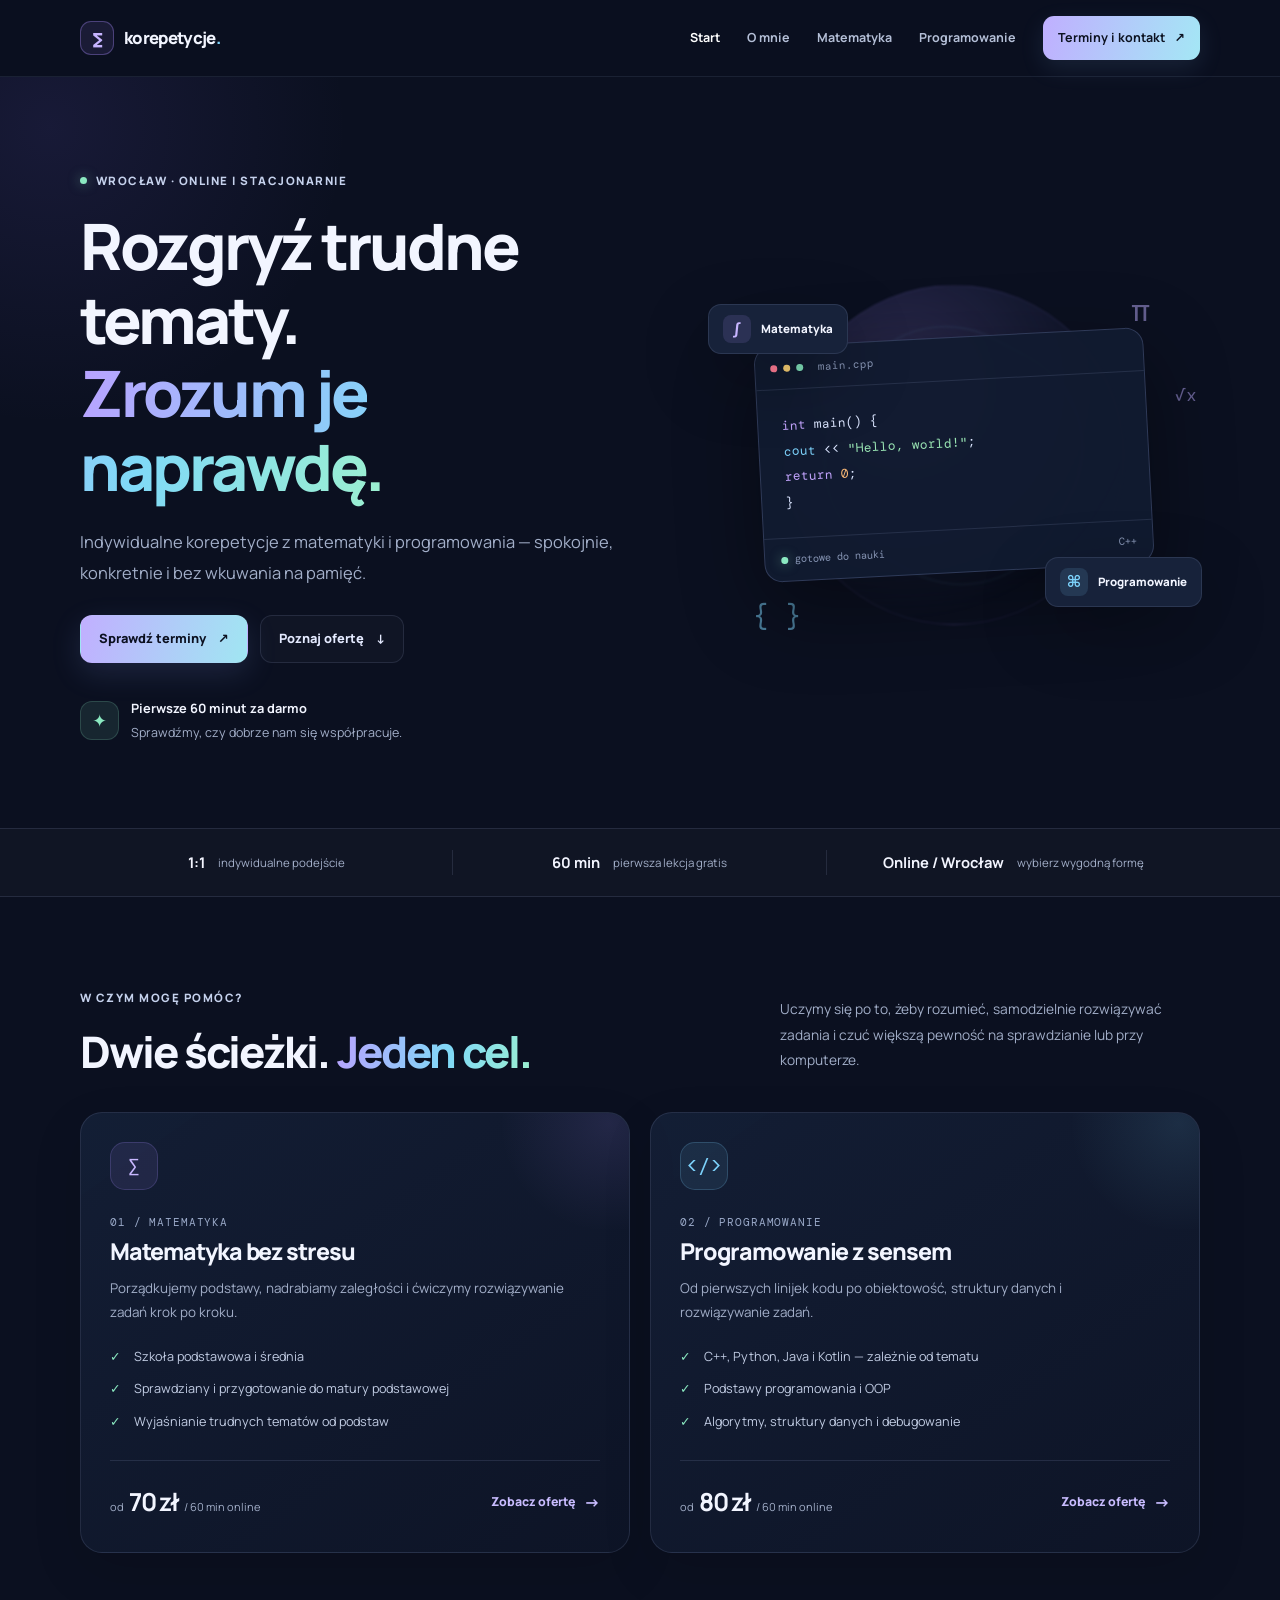
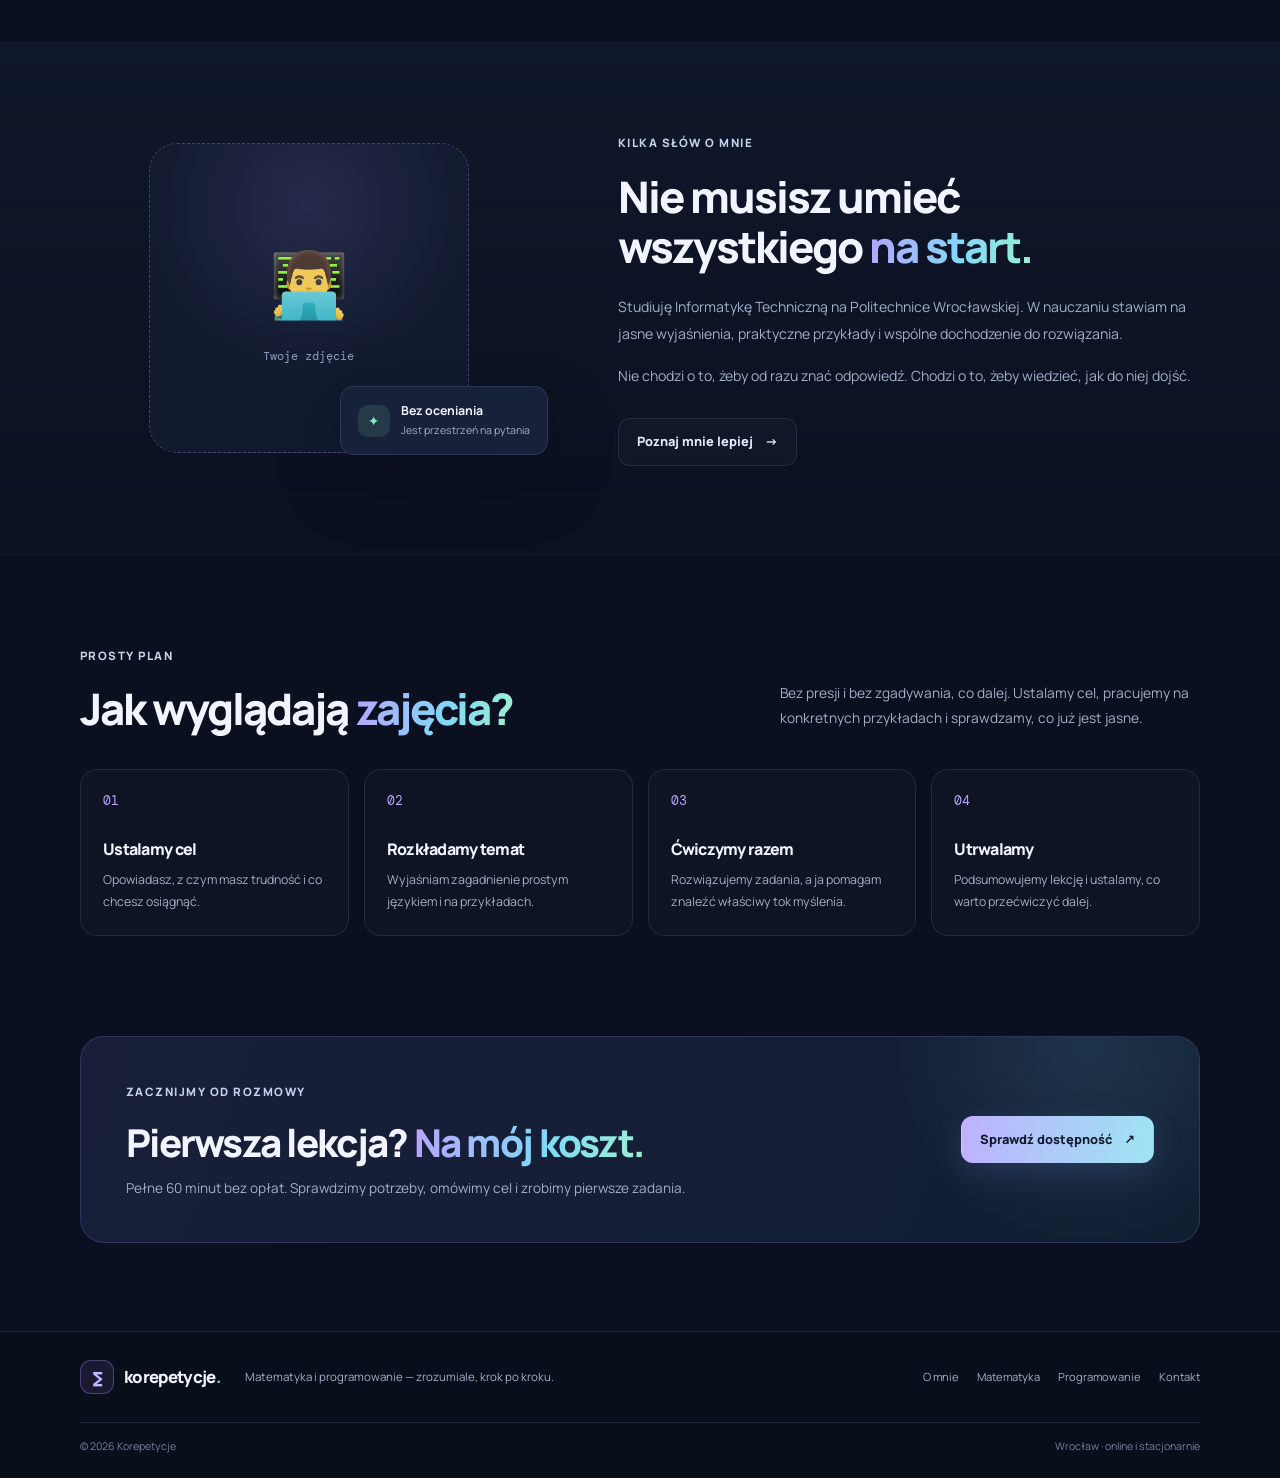
==== index.html @ 47754bdd "Initial commit" ====
<!doctype html>
<html lang="pl">
<head>
    <meta charset="utf-8">
    <meta name="viewport" content="width=device-width, initial-scale=1">
    <meta name="theme-color" content="#0b1020">
    <meta name="description" content="Indywidualne korepetycje z matematyki i programowania we online lub we Wrocławiu. Pierwsza godzina bezpłatnie.">
    <title>Korepetycje — Jakub Lichman</title>
    <link rel="stylesheet" href="style.css">
    <script src="script.js" defer></script>
</head>
<body>
<header class="site-header">
<div class="container nav-wrap">
  <a class="brand" href="index.html" aria-label="Strona główna"><span class="brand-mark">∑</span><span>korepetycje<span class="brand-dot">.</span></span></a>
  <button class="menu-toggle" aria-label="Otwórz menu" aria-expanded="false"><span></span><span></span><span></span></button>
  <nav class="main-nav" aria-label="Główna nawigacja">
    <a class="active" href="index.html">Start</a><a href="o-mnie.html">O mnie</a><a href="matematyka.html">Matematyka</a><a href="programowanie.html">Programowanie</a><a class="nav-cta" href="terminy.html">Terminy i kontakt <span>↗</span></a>
  </nav>
</div>
</header>
<main>
<section class="hero section-space">
  <div class="container hero-grid">
    <div class="hero-copy">
      <div class="eyebrow"><span class="status-dot"></span> Wrocław · online i stacjonarnie</div>
      <h1>Rozgryź trudne tematy.<br><span class="gradient-text">Zrozum je naprawdę.</span></h1>
      <p class="hero-lead">Indywidualne korepetycje z matematyki i programowania — spokojnie, konkretnie i bez wkuwania na pamięć.</p>
      <div class="hero-actions"><a class="button button-primary" href="terminy.html">Sprawdź terminy <span>↗</span></a><a class="button button-secondary" href="#oferta">Poznaj ofertę <span>↓</span></a></div>
      <div class="hero-note"><span class="note-icon">✦</span><span><strong>Pierwsze 60 minut za darmo</strong><small>Sprawdźmy, czy dobrze nam się współpracuje.</small></span></div>
    </div>
    <div class="hero-art" aria-label="Dekoracyjna ilustracja matematyki i programowania">
      <div class="orb orb-one"></div><div class="orb orb-two"></div>
      <div class="code-card"><div class="window-dots"><i></i><i></i><i></i><span>main.cpp</span></div><pre><span class="code-purple">int</span> main() {
<span class="code-blue">cout</span> &lt;&lt; <span class="code-green">"Hello, world!"</span>;
<span class="code-purple">return</span> <span class="code-orange">0</span>;
}</pre><div class="code-bottom"><span><i class="tiny-green"></i> gotowe do nauki</span><span>C++</span></div></div>
      <div class="math-chip chip-top"><span>∫</span><span>Matematyka</span></div><div class="math-chip chip-bottom"><span>⌘</span><span>Programowanie</span></div>
      <div class="floating-symbol symbol-a">π</div><div class="floating-symbol symbol-b">{ }</div><div class="floating-symbol symbol-c">√x</div>
    </div>
  </div>
</section>
<section class="trust-strip"><div class="container trust-items"><div><strong>1:1</strong><span>indywidualne podejście</span></div><div><strong>60 min</strong><span>pierwsza lekcja gratis</span></div><div><strong>Online / Wrocław</strong><span>wybierz wygodną formę</span></div></div></section>
<section class="section-space" id="oferta"><div class="container">
  <div class="section-heading"><div><span class="eyebrow">W czym mogę pomóc?</span><h2>Dwie ścieżki. <span class="gradient-text">Jeden cel.</span></h2></div><p>Uczymy się po to, żeby rozumieć, samodzielnie rozwiązywać zadania i czuć większą pewność na sprawdzianie lub przy komputerze.</p></div>
  <div class="offer-grid">
    <article class="offer-card math-card"><div class="offer-icon">∑</div><div class="card-kicker">01 / Matematyka</div><h3>Matematyka bez stresu</h3><p>Porządkujemy podstawy, nadrabiamy zaległości i ćwiczymy rozwiązywanie zadań krok po kroku.</p><ul class="check-list"><li>Szkoła podstawowa i średnia</li><li>Sprawdziany i przygotowanie do matury podstawowej</li><li>Wyjaśnianie trudnych tematów od podstaw</li></ul><div class="offer-footer"><div><small>od</small><strong>70 zł</strong><small>/ 60 min online</small></div><a class="text-link" href="matematyka.html">Zobacz ofertę <span>→</span></a></div></article>
    <article class="offer-card code-card-offer"><div class="offer-icon">&lt;/&gt;</div><div class="card-kicker">02 / Programowanie</div><h3>Programowanie z sensem</h3><p>Od pierwszych linijek kodu po obiektowość, struktury danych i rozwiązywanie zadań.</p><ul class="check-list"><li>C++, Python, Java i Kotlin — zależnie od tematu</li><li>Podstawy programowania i OOP</li><li>Algorytmy, struktury danych i debugowanie</li></ul><div class="offer-footer"><div><small>od</small><strong>80 zł</strong><small>/ 60 min online</small></div><a class="text-link" href="programowanie.html">Zobacz ofertę <span>→</span></a></div></article>
  </div>
</div></section>
<section class="section-space section-muted"><div class="container about-preview"><div class="about-visual"><div class="avatar-placeholder"><span>👨‍💻</span><small>Twoje zdjęcie</small></div><div class="floating-label"><span class="label-star">✦</span><span><strong>Bez oceniania</strong><small>Jest przestrzeń na pytania</small></span></div></div><div class="about-copy"><span class="eyebrow">Kilka słów o mnie</span><h2>Nie musisz umieć wszystkiego <span class="gradient-text">na start.</span></h2><p>Studiuję Informatykę Techniczną na Politechnice Wrocławskiej. W nauczaniu stawiam na jasne wyjaśnienia, praktyczne przykłady i wspólne dochodzenie do rozwiązania.</p><p>Nie chodzi o to, żeby od razu znać odpowiedź. Chodzi o to, żeby wiedzieć, jak do niej dojść.</p><a class="button button-secondary" href="o-mnie.html">Poznaj mnie lepiej <span>→</span></a></div></div></section>
<section class="section-space"><div class="container"><div class="section-heading"><div><span class="eyebrow">Prosty plan</span><h2>Jak wyglądają <span class="gradient-text">zajęcia?</span></h2></div><p>Bez presji i bez zgadywania, co dalej. Ustalamy cel, pracujemy na konkretnych przykładach i sprawdzamy, co już jest jasne.</p></div><div class="steps-grid"><article class="step"><span class="step-number">01</span><h3>Ustalamy cel</h3><p>Opowiadasz, z czym masz trudność i co chcesz osiągnąć.</p></article><article class="step"><span class="step-number">02</span><h3>Rozkładamy temat</h3><p>Wyjaśniam zagadnienie prostym językiem i na przykładach.</p></article><article class="step"><span class="step-number">03</span><h3>Ćwiczymy razem</h3><p>Rozwiązujemy zadania, a ja pomagam znaleźć właściwy tok myślenia.</p></article><article class="step"><span class="step-number">04</span><h3>Utrwalamy</h3><p>Podsumowujemy lekcję i ustalamy, co warto przećwiczyć dalej.</p></article></div></div></section>
<section class="cta-section"><div class="container cta-panel"><div><span class="eyebrow">Zacznijmy od rozmowy</span><h2>Pierwsza lekcja? <span class="gradient-text">Na mój koszt.</span></h2><p>Pełne 60 minut bez opłat. Sprawdzimy potrzeby, omówimy cel i zrobimy pierwsze zadania.</p></div><a class="button button-primary" href="terminy.html">Sprawdź dostępność <span>↗</span></a><div class="cta-glow"></div></div></section>
</main>
<footer class="site-footer"><div class="container footer-main"><a class="brand" href="index.html"><span class="brand-mark">∑</span><span>korepetycje<span class="brand-dot">.</span></span></a><p>Matematyka i programowanie — zrozumiale, krok po kroku.</p><nav><a href="o-mnie.html">O mnie</a><a href="matematyka.html">Matematyka</a><a href="programowanie.html">Programowanie</a><a href="terminy.html">Kontakt</a></nav></div><div class="container footer-bottom"><span>© <span data-year></span> Korepetycje</span><span>Wrocław · online i stacjonarnie</span></div></footer>
</body>
</html>
---- style.css ----
@import url('https://fonts.googleapis.com/css2?family=DM+Mono:wght@400;500&family=Manrope:wght@400;500;600;700;800&display=swap');
:root{color-scheme:dark;--bg:#0b1020;--bg-soft:#0e1528;--panel:#121b30;--panel-2:#151f36;--line:rgba(190,205,255,.12);--text:#f2f5ff;--muted:#a2aec8;--purple:#a78bfa;--blue:#7dd3fc;--green:#8be9c1;--radius:22px;--shadow:0 24px 70px rgba(0,0,0,.24)}
*{box-sizing:border-box}html{scroll-behavior:smooth;scroll-padding-top:90px}body{margin:0;background:var(--bg);color:var(--text);font-family:'Manrope',system-ui,sans-serif;font-size:14px;line-height:1.7;-webkit-font-smoothing:antialiased}a{color:inherit;text-decoration:none}p{margin:0 0 1rem;color:var(--muted)}h1,h2,h3{line-height:1.15;letter-spacing:-.045em;margin:0;font-weight:800}h1{font-size:clamp(2.45rem,5vw,4.4rem);max-width:800px}h2{font-size:clamp(1.9rem,3.4vw,3rem)}h3{font-size:1.2rem}small{font-size:.78rem}.container{width:min(1120px,calc(100% - 44px));margin-inline:auto}.section-space{padding:88px 0}.section-muted{background:linear-gradient(180deg,rgba(18,27,48,.64),rgba(12,18,34,.3));border-block:1px solid rgba(190,205,255,.04)}.gradient-text{background:linear-gradient(100deg,#b9a2ff 0%,#80d9f7 58%,#9cf0d0 100%);-webkit-background-clip:text;background-clip:text;color:transparent}.eyebrow{display:inline-flex;align-items:center;gap:9px;color:#c5d1ec;font-size:.72rem;font-weight:800;text-transform:uppercase;letter-spacing:.13em;margin-bottom:19px}.status-dot,.tiny-green{display:inline-block;width:7px;height:7px;border-radius:50%;background:var(--green);box-shadow:0 0 12px rgba(139,233,193,.5)}.site-header{position:sticky;top:0;z-index:50;background:rgba(11,16,32,.83);backdrop-filter:blur(18px);border-bottom:1px solid rgba(190,205,255,.09)}.nav-wrap{height:76px;display:flex;align-items:center;justify-content:space-between;gap:24px}.brand{display:inline-flex;align-items:center;gap:10px;font-weight:800;font-size:1.05rem;letter-spacing:-.04em;white-space:nowrap}.brand-mark{display:grid;place-items:center;width:34px;height:34px;border:1px solid rgba(167,139,250,.35);border-radius:11px;background:rgba(167,139,250,.1);color:#c6b4ff;font-size:1.25rem}.brand-dot{color:var(--blue)}.main-nav{display:flex;align-items:center;gap:27px;font-size:.78rem;font-weight:700;color:#b4bfd7}.main-nav a{transition:color .2s ease}.main-nav a:hover,.main-nav a.active{color:#fff}.main-nav .nav-cta{color:#0c1221;background:linear-gradient(105deg,#c0afff,#a4e7f5);padding:11px 15px;border-radius:11px;box-shadow:0 8px 24px rgba(130,179,240,.12)}.nav-cta span{padding-left:7px}.menu-toggle{display:none;border:1px solid var(--line);background:var(--panel);border-radius:10px;padding:9px;cursor:pointer}.menu-toggle span{display:block;width:20px;height:2px;background:#eaf0ff;margin:4px 0;border-radius:4px}.hero{overflow:hidden;position:relative;padding-top:90px;padding-bottom:85px}.hero:before{content:"";position:absolute;top:-250px;left:-250px;width:600px;height:600px;border-radius:50%;background:radial-gradient(circle,rgba(110,91,210,.13),transparent 70%);pointer-events:none}.hero-grid,.page-hero-grid{display:grid;grid-template-columns:1.08fr .92fr;align-items:center;gap:50px}.hero-copy{position:relative;z-index:2}.hero h1{margin-bottom:22px}.hero-lead{max-width:580px;font-size:1.03rem;line-height:1.9;margin-bottom:27px}.hero-actions{display:flex;flex-wrap:wrap;gap:12px}.button{display:inline-flex;align-items:center;justify-content:center;gap:12px;min-height:46px;padding:12px 18px;border:1px solid transparent;border-radius:12px;font-size:.8rem;font-weight:800;transition:transform .2s ease,border-color .2s ease,background .2s ease}.button:hover{transform:translateY(-2px)}.button-primary{color:#0b1020;background:linear-gradient(105deg,#c1afff,#a0e6f2);box-shadow:0 10px 30px rgba(132,164,245,.15)}.button-secondary{border-color:var(--line);background:rgba(255,255,255,.025);color:#e4eaff}.button-secondary:hover{border-color:rgba(167,139,250,.45);background:rgba(167,139,250,.06)}.hero-note{display:flex;align-items:center;gap:12px;margin-top:35px}.note-icon{display:grid;place-items:center;width:39px;height:39px;border-radius:12px;background:rgba(139,233,193,.1);border:1px solid rgba(139,233,193,.18);color:var(--green);font-size:1.1rem}.hero-note strong,.hero-note small{display:block}.hero-note strong{font-size:.8rem}.hero-note small{color:var(--muted);margin-top:2px}.hero-art{min-height:400px;position:relative;display:grid;place-items:center}.orb{position:absolute;border-radius:50%;filter:blur(1px)}.orb-one{width:340px;height:340px;background:radial-gradient(circle at 35% 30%,rgba(167,139,250,.22),rgba(92,112,213,.06) 58%,transparent 72%);border:1px solid rgba(167,139,250,.11)}.orb-two{width:245px;height:245px;border:1px solid rgba(125,211,252,.14);transform:rotate(28deg);border-radius:42%}.code-card{position:relative;z-index:2;width:min(390px,100%);border:1px solid rgba(170,190,255,.2);border-radius:18px;background:rgba(17,27,48,.94);box-shadow:0 28px 80px rgba(0,0,0,.4);overflow:hidden;transform:rotate(-3deg)}.window-dots{height:43px;display:flex;align-items:center;gap:6px;padding:0 15px;border-bottom:1px solid var(--line);color:#8795b4;font-family:'DM Mono',monospace;font-size:.68rem}.window-dots i{width:7px;height:7px;border-radius:50%;background:#ff7c94}.window-dots i:nth-child(2){background:#f7ce73}.window-dots i:nth-child(3){background:#7edeb7}.window-dots span{margin-left:9px}.code-card pre,.code-window pre{margin:0;padding:23px 24px;color:#dbe5ff;font: .8rem/2 'DM Mono',monospace;white-space:pre-wrap}.code-purple{color:#c4a5ff}.code-blue{color:#7dd3fc}.code-green{color:#9ae6b4}.code-orange{color:#f9b876}.code-bottom{display:flex;align-items:center;justify-content:space-between;padding:12px 16px;border-top:1px solid var(--line);font-family:'DM Mono',monospace;font-size:.65rem;color:#8795b4}.code-bottom>span:first-child{display:flex;align-items:center;gap:7px}.math-chip{position:absolute;z-index:3;display:flex;align-items:center;gap:10px;padding:10px 14px;border:1px solid var(--line);border-radius:13px;background:#17223a;box-shadow:var(--shadow);font-size:.72rem;font-weight:800}.math-chip>span:first-child{display:grid;place-items:center;width:28px;height:28px;border-radius:8px;background:rgba(167,139,250,.14);color:#c7b5ff;font-size:1rem}.chip-top{top:49px;left:0}.chip-bottom{bottom:48px;right:-2px}.chip-bottom>span:first-child{background:rgba(125,211,252,.13);color:var(--blue)}.floating-symbol{position:absolute;color:rgba(190,174,255,.5);font-family:'DM Mono',monospace}.symbol-a{top:28px;right:50px;font-size:2rem}.symbol-b{bottom:16px;left:45px;font-size:1.7rem;color:rgba(125,211,252,.55)}.symbol-c{top:125px;right:3px;font-size:1.15rem}.trust-strip{border-block:1px solid var(--line);background:rgba(255,255,255,.018)}.trust-items{display:grid;grid-template-columns:repeat(3,1fr);padding:21px 0}.trust-items>div{display:flex;align-items:center;justify-content:center;gap:13px;border-right:1px solid var(--line)}.trust-items>div:last-child{border:0}.trust-items strong{font-size:.92rem;color:#f3f5ff}.trust-items span{font-size:.72rem;color:var(--muted)}.section-heading{display:flex;justify-content:space-between;align-items:end;gap:40px;margin-bottom:35px}.section-heading h2{max-width:620px}.section-heading>p{max-width:420px;margin:0 0 4px;font-size:.86rem;line-height:1.85}.offer-grid{display:grid;grid-template-columns:repeat(2,minmax(0,1fr));gap:20px}.offer-card{position:relative;overflow:hidden;padding:29px;border-radius:var(--radius);border:1px solid var(--line);background:linear-gradient(145deg,rgba(20,31,54,.94),rgba(14,21,39,.96));box-shadow:0 18px 50px rgba(0,0,0,.12)}.offer-card:after{content:"";position:absolute;top:-100px;right:-90px;width:220px;height:220px;border-radius:50%;background:radial-gradient(circle,rgba(167,139,250,.12),transparent 70%);pointer-events:none}.code-card-offer:after{background:radial-gradient(circle,rgba(125,211,252,.11),transparent 70%)}.offer-icon{display:grid;place-items:center;width:48px;height:48px;border-radius:15px;border:1px solid rgba(167,139,250,.2);background:rgba(167,139,250,.1);color:#c9b8ff;font:1.25rem 'DM Mono',monospace;margin-bottom:25px}.code-card-offer .offer-icon{color:var(--blue);background:rgba(125,211,252,.09);border-color:rgba(125,211,252,.2)}.card-kicker{color:#9aa9c8;font: .68rem 'DM Mono',monospace;letter-spacing:.08em;text-transform:uppercase;margin-bottom:9px}.offer-card h3{font-size:1.45rem;margin-bottom:12px}.offer-card>p{font-size:.84rem;line-height:1.8;max-width:470px}.check-list{padding:0;margin:21px 0 28px;list-style:none;display:grid;gap:11px}.check-list li{position:relative;padding-left:24px;color:#c1cce3;font-size:.79rem}.check-list li:before{content:"✓";position:absolute;left:0;color:var(--green);font-weight:800}.offer-footer{display:flex;justify-content:space-between;align-items:center;gap:12px;padding-top:20px;border-top:1px solid var(--line)}.offer-footer>div{display:flex;align-items:baseline;gap:5px;flex-wrap:wrap}.offer-footer small{color:var(--muted);font-size:.69rem}.offer-footer strong{font-size:1.55rem;letter-spacing:-.05em}.text-link{display:inline-flex;align-items:center;gap:9px;font-size:.77rem;font-weight:800;color:#c9bcff;white-space:nowrap}.text-link span{font-size:1rem;transition:transform .2s}.text-link:hover span{transform:translateX(4px)}.about-preview{display:grid;grid-template-columns:.88fr 1.12fr;align-items:center;gap:80px}.about-visual{min-height:330px;position:relative;display:grid;place-items:center}.avatar-placeholder{width:min(320px,90%);height:310px;display:flex;flex-direction:column;align-items:center;justify-content:center;gap:9px;border:1px dashed rgba(167,139,250,.35);border-radius:28px;background:radial-gradient(circle at 50% 20%,rgba(167,139,250,.14),transparent 58%),#111a2e;color:#8d9cbb}.avatar-placeholder>span{font-size:4rem;filter:grayscale(.3)}.avatar-placeholder small{font-family:'DM Mono',monospace}.floating-label{position:absolute;bottom:8px;right:-10px;display:flex;gap:11px;align-items:center;padding:14px 17px;border-radius:14px;border:1px solid var(--line);background:#17223a;box-shadow:var(--shadow)}.label-star{display:grid;place-items:center;width:32px;height:32px;border-radius:10px;background:rgba(139,233,193,.12);color:var(--green)}.floating-label strong,.floating-label small{display:block}.floating-label strong{font-size:.77rem}.floating-label small{font-size:.66rem;color:var(--muted)}.about-copy h2{margin-bottom:22px}.about-copy>p{font-size:.88rem;line-height:1.9}.about-copy .button{margin-top:12px}.steps-grid{display:grid;grid-template-columns:repeat(4,1fr);gap:15px}.step{padding:22px;border-radius:17px;border:1px solid var(--line);background:rgba(255,255,255,.018)}.step-number{display:block;margin-bottom:31px;color:#b9a5ff;font: .8rem 'DM Mono',monospace}.step h3{font-size:1rem;margin-bottom:10px}.step p{font-size:.77rem;line-height:1.8;margin:0}.cta-section{padding:12px 0 88px}.cta-panel{position:relative;overflow:hidden;display:flex;align-items:center;justify-content:space-between;gap:35px;padding:42px 45px;border:1px solid rgba(167,139,250,.2);border-radius:24px;background:linear-gradient(110deg,rgba(26,32,59,.96),rgba(17,32,51,.95))}.cta-panel>div,.cta-panel>a{position:relative;z-index:1}.cta-panel h2{font-size:clamp(1.8rem,3vw,2.55rem);margin-bottom:12px}.cta-panel p{max-width:590px;margin:0;font-size:.85rem}.cta-glow{position:absolute!important;right:-100px;top:-200px;width:420px;height:420px;border-radius:50%;background:radial-gradient(circle,rgba(125,211,252,.12),transparent 68%)}.site-footer{border-top:1px solid var(--line);background:#090e1b}.footer-main{display:grid;grid-template-columns:auto 1fr auto;align-items:center;gap:25px;padding:28px 0}.footer-main p{font-size:.72rem;margin:0}.footer-main nav{display:flex;gap:18px;font-size:.7rem;color:var(--muted)}.footer-main nav a:hover{color:#fff}.footer-bottom{display:flex;justify-content:space-between;padding:15px 0 22px;border-top:1px solid var(--line);color:#71809f;font-size:.66rem}.page-hero{padding-top:77px;padding-bottom:77px}.page-hero h1{font-size:clamp(2.35rem,4.6vw,3.9rem);margin-bottom:20px}.page-hero .hero-lead{max-width:600px}.profile-frame{padding:13px;border:1px solid var(--line);border-radius:25px;background:rgba(255,255,255,.025);transform:rotate(1.3deg)}.profile-placeholder{height:315px;display:flex;align-items:center;justify-content:center;flex-direction:column;gap:8px;border-radius:17px;background:radial-gradient(circle at 45% 30%,rgba(125,211,252,.12),transparent 50%),#111a2e;border:1px dashed rgba(125,211,252,.24);color:#9baac7}.profile-placeholder span{font-size:3rem}.profile-placeholder strong{font-size:.85rem}.profile-placeholder small{font-size:.7rem}.profile-caption{display:block;padding:12px 7px 3px;color:#9caac7;font-size:.7rem}.two-column{display:grid;grid-template-columns:.8fr 1.2fr;gap:80px}.two-column h2{font-size:clamp(1.8rem,3vw,2.7rem)}.prose p{font-size:.88rem;line-height:1.95}.prose .button{margin-top:17px}.check-list.large{gap:17px;margin-top:0}.feature-grid{display:grid;grid-template-columns:repeat(3,1fr);gap:17px}.feature-card{padding:25px;border:1px solid var(--line);border-radius:18px;background:rgba(255,255,255,.018)}.feature-icon{display:grid;place-items:center;width:42px;height:42px;border-radius:12px;background:rgba(167,139,250,.1);color:#c7b4ff;font-size:1.2rem;margin-bottom:24px}.feature-card h3{margin-bottom:10px}.feature-card p{font-size:.79rem;line-height:1.8;margin:0}.eyebrow-symbol{display:grid;place-items:center;width:24px;height:24px;border-radius:7px;background:rgba(167,139,250,.13);color:#c8b8ff;font-size:.8rem}.subject-hero{overflow:hidden;position:relative}.math-hero:before,.code-hero:before{content:"";position:absolute;right:-150px;top:-200px;width:650px;height:650px;border-radius:50%;background:radial-gradient(circle,rgba(132,108,226,.13),transparent 68%);pointer-events:none}.code-hero:before{background:radial-gradient(circle,rgba(72,173,215,.11),transparent 68%)}.subject-visual{position:relative;min-height:350px;display:grid;place-items:center}.math-visual:before{content:"";position:absolute;width:300px;height:300px;border:1px solid rgba(167,139,250,.16);border-radius:44%;transform:rotate(25deg)}.formula{position:absolute;font: .85rem 'DM Mono',monospace;color:#c4b2ff;border:1px solid rgba(167,139,250,.22);border-radius:12px;background:rgba(22,29,53,.86);padding:13px 17px;box-shadow:var(--shadow)}.formula-one{top:38px;left:3px;transform:rotate(-6deg)}.formula-two{top:92px;right:0;transform:rotate(5deg);color:var(--blue);border-color:rgba(125,211,252,.2)}.formula-three{bottom:35px;left:18px;transform:rotate(4deg);color:var(--green);border-color:rgba(139,233,193,.2)}.formula-card{position:relative;z-index:2;display:flex;flex-direction:column;align-items:center;gap:5px;text-align:center;padding:32px 27px;border-radius:20px;border:1px solid rgba(167,139,250,.23);background:linear-gradient(145deg,rgba(27,34,64,.96),rgba(17,27,47,.97));box-shadow:0 25px 70px rgba(0,0,0,.28);transform:rotate(-3deg)}.formula-card span,.formula-card small{font-size:.73rem;color:var(--muted)}.formula-card strong{font-size:1.5rem}.mini-tags{display:flex;flex-wrap:wrap;gap:8px;margin-top:27px}.mini-tags span{padding:7px 11px;border:1px solid var(--line);border-radius:9px;background:rgba(255,255,255,.025);font-size:.69rem;color:#b9c6e0}.code-window{position:relative;z-index:2;width:min(390px,100%);border:1px solid rgba(125,211,252,.22);border-radius:18px;background:rgba(17,27,48,.96);box-shadow:0 28px 80px rgba(0,0,0,.36);overflow:hidden;transform:rotate(2deg)}.code-window pre{font-size:.74rem;padding:21px 17px}.line-num{display:inline-block;width:22px;color:#657795}.floating-code-tag{position:absolute;bottom:10px;right:-2px;z-index:3;padding:10px 13px;border:1px solid rgba(139,233,193,.2);border-radius:11px;background:#14243a;color:var(--green);font: .7rem 'DM Mono',monospace;transform:rotate(-4deg)}.topic-grid{display:grid;grid-template-columns:repeat(3,1fr);gap:15px}.topic-card{padding:24px;border:1px solid var(--line);border-radius:17px;background:linear-gradient(140deg,rgba(20,30,52,.72),rgba(13,20,37,.75))}.topic-index{display:block;margin-bottom:27px;color:#bba8ff;font: .75rem 'DM Mono',monospace}.topic-card h3{margin-bottom:10px;font-size:1.03rem}.topic-card p{font-size:.78rem;line-height:1.85;margin:0}.example-layout{display:grid;grid-template-columns:1.1fr .7fr;gap:60px;align-items:center}.example-layout h2{margin-bottom:15px}.muted-copy{font-size:.85rem;line-height:1.85}.example-box{margin-top:24px;padding:23px;border:1px solid var(--line);border-radius:19px;background:#10192c}.example-label{color:#8e9db9;font: .67rem 'DM Mono',monospace;text-transform:uppercase;letter-spacing:.08em}.math-equation{padding:19px 0 22px;color:#f4f3ff;font:1.8rem 'DM Mono',monospace}.solution-list{list-style:none;padding:0;margin:0;display:grid;gap:17px}.solution-list li{display:flex;align-items:flex-start;gap:13px}.solution-list li>span{flex:0 0 25px;height:25px;display:grid;place-items:center;border-radius:8px;background:rgba(167,139,250,.12);color:#c9b8ff;font-size:.72rem;font-weight:800}.solution-list li:last-child>span{background:rgba(139,233,193,.12);color:var(--green)}.solution-list strong{display:block;font-size:.79rem;margin-bottom:3px}.solution-list p{font-size:.74rem;margin:0}.example-aside{padding:28px;border:1px solid rgba(125,211,252,.15);border-radius:19px;background:linear-gradient(145deg,rgba(19,34,53,.85),rgba(15,23,40,.9))}.aside-symbol{display:grid;place-items:center;width:45px;height:45px;border-radius:13px;background:rgba(125,211,252,.1);color:var(--blue);font-size:1.3rem;margin-bottom:23px}.example-aside h3{font-size:1.25rem;margin-bottom:12px}.example-aside p{font-size:.8rem;line-height:1.85}.example-aside .text-link{margin-top:10px}.pricing-grid{display:grid;grid-template-columns:repeat(3,1fr);gap:16px}.price-card{padding:23px;border:1px solid var(--line);border-radius:18px;background:rgba(255,255,255,.02)}.price-featured{border-color:rgba(167,139,250,.36);background:linear-gradient(145deg,rgba(42,36,73,.5),rgba(16,27,45,.92));box-shadow:0 14px 45px rgba(0,0,0,.13)}.price-top{display:flex;align-items:center;justify-content:space-between;gap:9px;padding-bottom:19px;border-bottom:1px solid var(--line);font-size:.95rem;font-weight:800}.price-badge{padding:5px 8px;border-radius:7px;background:rgba(167,139,250,.12);color:#cbbdff;font-size:.58rem;font-weight:800;white-space:nowrap}.price-row{display:flex;align-items:center;justify-content:space-between;padding:13px 0;border-bottom:1px solid rgba(190,205,255,.07);color:var(--muted);font-size:.78rem}.price-row strong{font-size:1.05rem;color:#f2f5ff}.price-card>p{font-size:.73rem;line-height:1.8;margin:16px 0 0}.pricing-note{font-size:.73rem;margin-top:19px;text-align:center}.center-action{display:flex;justify-content:center;margin-top:23px}.languages-layout{display:grid;grid-template-columns:1.1fr .9fr;gap:65px;align-items:center}.languages-layout h2{margin-bottom:17px}.language-tags{display:grid;grid-template-columns:repeat(2,1fr);gap:10px;margin-top:25px}.language-tag{display:flex;flex-direction:column;gap:3px;padding:13px 15px;border:1px solid var(--line);border-radius:12px;background:rgba(255,255,255,.02)}.language-tag b{font: .9rem 'DM Mono',monospace;color:#cbbaff}.language-tag small{color:var(--muted);font-size:.67rem}.learning-panel{padding:25px;border:1px solid rgba(125,211,252,.17);border-radius:20px;background:linear-gradient(145deg,rgba(18,33,52,.9),rgba(14,22,39,.95))}.panel-top{display:flex;align-items:center;gap:12px;padding-bottom:20px;border-bottom:1px solid var(--line)}.panel-icon{display:grid;place-items:center;width:36px;height:36px;border-radius:10px;background:rgba(125,211,252,.1);color:var(--blue)}.panel-label{font-size:.83rem;font-weight:800}.roadmap{position:relative;display:grid;gap:21px;list-style:none;margin:23px 0 0;padding:0}.roadmap:before{content:"";position:absolute;top:9px;bottom:10px;left:6px;width:1px;background:rgba(190,205,255,.15)}.roadmap li{position:relative;display:flex;align-items:flex-start;gap:14px}.roadmap-dot{position:relative;z-index:1;flex:0 0 13px;height:13px;border-radius:50%;border:2px solid #71819f;background:#111b30;margin-top:4px}.roadmap-dot.done{border-color:var(--green);background:var(--green);box-shadow:0 0 10px rgba(139,233,193,.22)}.roadmap strong,.roadmap small{display:block}.roadmap strong{font-size:.78rem}.roadmap small{font-size:.68rem;color:var(--muted);margin-top:3px}.contact-hero{max-width:760px;text-align:center}.contact-hero h1{margin:0 auto 19px}.contact-hero .hero-lead{margin:0 auto 25px;max-width:620px}.free-callout{display:inline-flex;align-items:center;gap:13px;text-align:left;padding:13px 19px;border:1px solid rgba(139,233,193,.19);border-radius:14px;background:rgba(139,233,193,.045)}.callout-icon{display:grid;place-items:center;width:35px;height:35px;border-radius:10px;background:rgba(139,233,193,.12);color:var(--green)}.free-callout strong{display:block;font-size:.8rem}.free-callout p{font-size:.68rem;margin:2px 0 0}.contact-layout{display:grid;grid-template-columns:1.25fr .75fr;gap:25px;align-items:start}.compact-heading{margin-bottom:19px}.compact-heading .eyebrow{margin-bottom:10px}.schedule-notice{display:flex;align-items:flex-start;gap:12px;padding:14px 16px;margin-bottom:16px;border:1px solid rgba(247,190,108,.19);border-radius:13px;background:rgba(247,190,108,.045)}.notice-icon{display:grid;place-items:center;flex:0 0 23px;height:23px;border-radius:50%;background:rgba(247,190,108,.13);color:#f7c27e;font-weight:800;font-size:.75rem}.schedule-notice p{font-size:.72rem;line-height:1.7;margin:0}.schedule-notice strong{color:#f1d2a6}.schedule-notice code{color:#d4c4ff;font: .68rem 'DM Mono',monospace}.schedule-card{border:1px solid var(--line);border-radius:17px;background:rgba(12,19,35,.65);overflow:hidden}.schedule-head{display:flex;justify-content:space-between;align-items:center;gap:15px;padding:19px;border-bottom:1px solid var(--line)}.schedule-head strong,.schedule-head small{display:block}.schedule-head strong{font-size:.85rem}.schedule-head small{font-size:.67rem;color:var(--muted);margin-top:2px}.schedule-legend{display:flex;align-items:center;gap:7px;color:var(--muted);font-size:.63rem;white-space:nowrap}.schedule-legend i{width:7px;height:7px;border-radius:50%;background:var(--green)}.schedule-grid{display:grid;grid-template-columns:repeat(7,minmax(0,1fr));gap:7px;padding:14px}.schedule-day{min-width:0;padding:9px 5px;border:1px solid rgba(190,205,255,.08);border-radius:10px;background:rgba(255,255,255,.015);text-align:center}.schedule-day-heading{display:flex;flex-direction:column;gap:2px;padding-bottom:10px;border-bottom:1px solid rgba(190,205,255,.07)}.schedule-day-heading span{font-size:.59rem;color:var(--muted)}.schedule-day-heading strong{font-size:.7rem}.slot-list{display:flex;flex-direction:column;gap:6px;padding-top:10px}.time-slot{display:block;padding:4px 2px;border-radius:6px;background:rgba(139,233,193,.1);color:var(--green);font: .59rem 'DM Mono',monospace;white-space:nowrap}.no-slot{color:#64728e;font-size:.75rem}.schedule-foot{padding:12px 17px;border-top:1px solid var(--line);font-size:.64rem;color:#7f8ca8}.contact-tip{display:flex;gap:11px;margin-top:16px;padding:16px;border:1px solid var(--line);border-radius:13px;background:rgba(255,255,255,.018)}.contact-tip>span{color:#c6b4ff}.contact-tip p{font-size:.71rem;line-height:1.75;margin:0}.contact-sidebar{display:grid;gap:15px}.contact-card{padding:24px;border:1px solid var(--line);border-radius:17px;background:rgba(17,26,46,.68)}.contact-card .eyebrow{margin-bottom:11px}.contact-card h3{font-size:1.35rem;margin-bottom:10px}.contact-card>p{font-size:.75rem;line-height:1.8}.contact-method{display:flex;align-items:flex-start;gap:12px;padding:14px 0;border-bottom:1px solid rgba(190,205,255,.08)}.method-icon{display:grid;place-items:center;flex:0 0 35px;height:35px;border-radius:10px;background:rgba(167,139,250,.1);color:#c8b8ff}.contact-method small,.contact-method strong{display:block}.contact-method small{color:var(--muted);font-size:.64rem}.contact-method strong{font-size:.74rem;overflow-wrap:anywhere}.contact-method div>small:last-child{margin-top:3px}.contact-placeholder-note{margin-top:15px;padding:10px;border-radius:9px;background:rgba(247,190,108,.06);color:#c9af8c;font-size:.65rem;line-height:1.65}.mode-card{background:rgba(17,26,46,.42)}.mode-item{display:flex;gap:12px;margin-top:17px}.mode-item>span{color:var(--blue);font-size:1.1rem}.mode-item strong{font-size:.76rem}.mode-item p{font-size:.69rem;line-height:1.7;margin:3px 0 0}.mode-card .text-link{margin-top:21px;white-space:normal;line-height:1.6}.final-cta{margin-top:0}.final-cta h2{max-width:700px}
@media(max-width:980px){.main-nav{gap:16px}.hero-grid,.page-hero-grid{gap:30px}.hero-art{min-height:340px}.code-card{width:340px}.chip-top{left:-8px}.chip-bottom{right:-5px}.section-space{padding:72px 0}.about-preview{gap:48px}.two-column{gap:45px}.footer-main{grid-template-columns:auto 1fr}.footer-main nav{grid-column:1/-1;justify-content:center}.schedule-grid{gap:4px;padding:9px}.schedule-day{padding:8px 2px}.time-slot{font-size:.54rem}.contact-layout{grid-template-columns:1.1fr .9fr;gap:17px}}
@media(max-width:760px){.container{width:min(100% - 32px,560px)}.nav-wrap{height:68px}.menu-toggle{display:block}.main-nav{position:absolute;top:68px;left:0;right:0;display:none;flex-direction:column;align-items:stretch;gap:0;padding:9px 16px 18px;border-bottom:1px solid var(--line);background:rgba(11,16,32,.98);backdrop-filter:blur(18px)}.main-nav.is-open{display:flex}.main-nav a{padding:12px 7px}.main-nav .nav-cta{margin-top:7px;text-align:center}.section-space{padding:61px 0}.hero{padding-top:58px;padding-bottom:55px}.hero-grid,.page-hero-grid{grid-template-columns:1fr;gap:24px}.hero h1{font-size:clamp(2.4rem,10vw,3.6rem)}.hero-lead{font-size:.93rem}.hero-art{min-height:310px;margin-top:3px}.orb-one{width:285px;height:285px}.orb-two{width:210px;height:210px}.code-card{width:min(360px,90%)}.chip-top{left:0;top:26px}.chip-bottom{right:0;bottom:23px}.symbol-a{right:24px;top:14px}.symbol-b{left:18px;bottom:5px}.trust-items{grid-template-columns:1fr;gap:0;padding:9px 0}.trust-items>div{justify-content:flex-start;border-right:0;border-bottom:1px solid var(--line);padding:13px 5px}.trust-items>div:last-child{border-bottom:0}.trust-items strong{min-width:115px}.section-heading{display:block;margin-bottom:26px}.section-heading>p{margin-top:14px;font-size:.8rem}.offer-grid,.feature-grid,.topic-grid,.pricing-grid{grid-template-columns:1fr}.offer-card{padding:23px}.offer-card h3{font-size:1.3rem}.about-preview,.two-column,.example-layout,.languages-layout{grid-template-columns:1fr;gap:30px}.about-visual{min-height:280px}.avatar-placeholder{height:270px}.floating-label{right:0;bottom:0}.about-copy h2,.two-column h2,.languages-layout h2{font-size:2rem}.steps-grid{grid-template-columns:repeat(2,1fr);gap:10px}.step{padding:18px}.step-number{margin-bottom:22px}.cta-section{padding:0 0 60px}.cta-panel{align-items:flex-start;flex-direction:column;padding:28px 23px;gap:23px}.cta-panel h2{font-size:1.9rem}.footer-main{grid-template-columns:1fr;gap:12px;padding:25px 0}.footer-main nav{grid-column:auto;justify-content:flex-start;flex-wrap:wrap;gap:12px 17px}.footer-bottom{gap:10px;flex-wrap:wrap}.page-hero{padding-top:55px;padding-bottom:54px}.page-hero h1{font-size:clamp(2.25rem,9vw,3.3rem)}.profile-frame{max-width:440px;margin:0 auto;width:100%}.profile-placeholder{height:260px}.subject-visual{min-height:300px}.formula-one{left:0;top:18px}.formula-two{right:0;top:65px}.formula-three{left:0;bottom:16px}.formula-card{padding:26px 21px}.formula-card strong{font-size:1.25rem}.code-window{width:min(380px,100%)}.topic-grid{grid-template-columns:repeat(2,minmax(0,1fr))}.topic-card{padding:19px}.topic-card p{font-size:.74rem}.topic-index{margin-bottom:18px}.example-layout{gap:25px}.example-aside{padding:23px}.price-card{padding:21px}.price-top{font-size:.9rem}.languages-layout{gap:25px}.contact-hero{text-align:left}.contact-hero h1{margin-left:0}.contact-hero .hero-lead{margin-left:0}.contact-layout{grid-template-columns:1fr}.schedule-grid{grid-template-columns:repeat(7,minmax(0,1fr));gap:4px;padding:8px}.schedule-day{padding:8px 2px}.schedule-day-heading span{font-size:.55rem}.schedule-day-heading strong{font-size:.65rem}.time-slot{font-size:.52rem;padding:4px 0}.contact-sidebar{grid-template-columns:1fr 1fr}.contact-card{padding:18px}.contact-card h3{font-size:1.15rem}.contact-method{gap:8px}.method-icon{flex-basis:29px;height:29px}.contact-method strong{font-size:.68rem}.mode-card .text-link{font-size:.68rem}.final-cta{gap:20px}}
@media(max-width:430px){body{font-size:13px}.container{width:calc(100% - 28px)}.hero-actions{flex-direction:column;align-items:stretch}.hero-actions .button{width:100%}.hero-art{min-height:275px}.code-card pre{font-size:.69rem;padding:20px 16px}.math-chip{padding:8px 10px;font-size:.65rem}.math-chip>span:first-child{width:24px;height:24px}.topic-grid{grid-template-columns:1fr}.steps-grid{grid-template-columns:1fr 1fr}.step p{font-size:.73rem}.offer-footer{align-items:flex-start;flex-direction:column}.offer-footer .text-link{margin-top:6px}.schedule-head{align-items:flex-start;flex-direction:column;gap:8px}.schedule-grid{gap:3px;padding:6px}.schedule-day{padding:7px 1px}.schedule-day-heading span{font-size:.49rem}.schedule-day-heading strong{font-size:.58rem}.time-slot{font-size:.48rem;letter-spacing:-.04em}.schedule-foot{font-size:.6rem}.contact-sidebar{grid-template-columns:1fr}.contact-card{padding:22px}.language-tags{gap:7px}.language-tag{padding:11px}.footer-bottom{font-size:.62rem}}
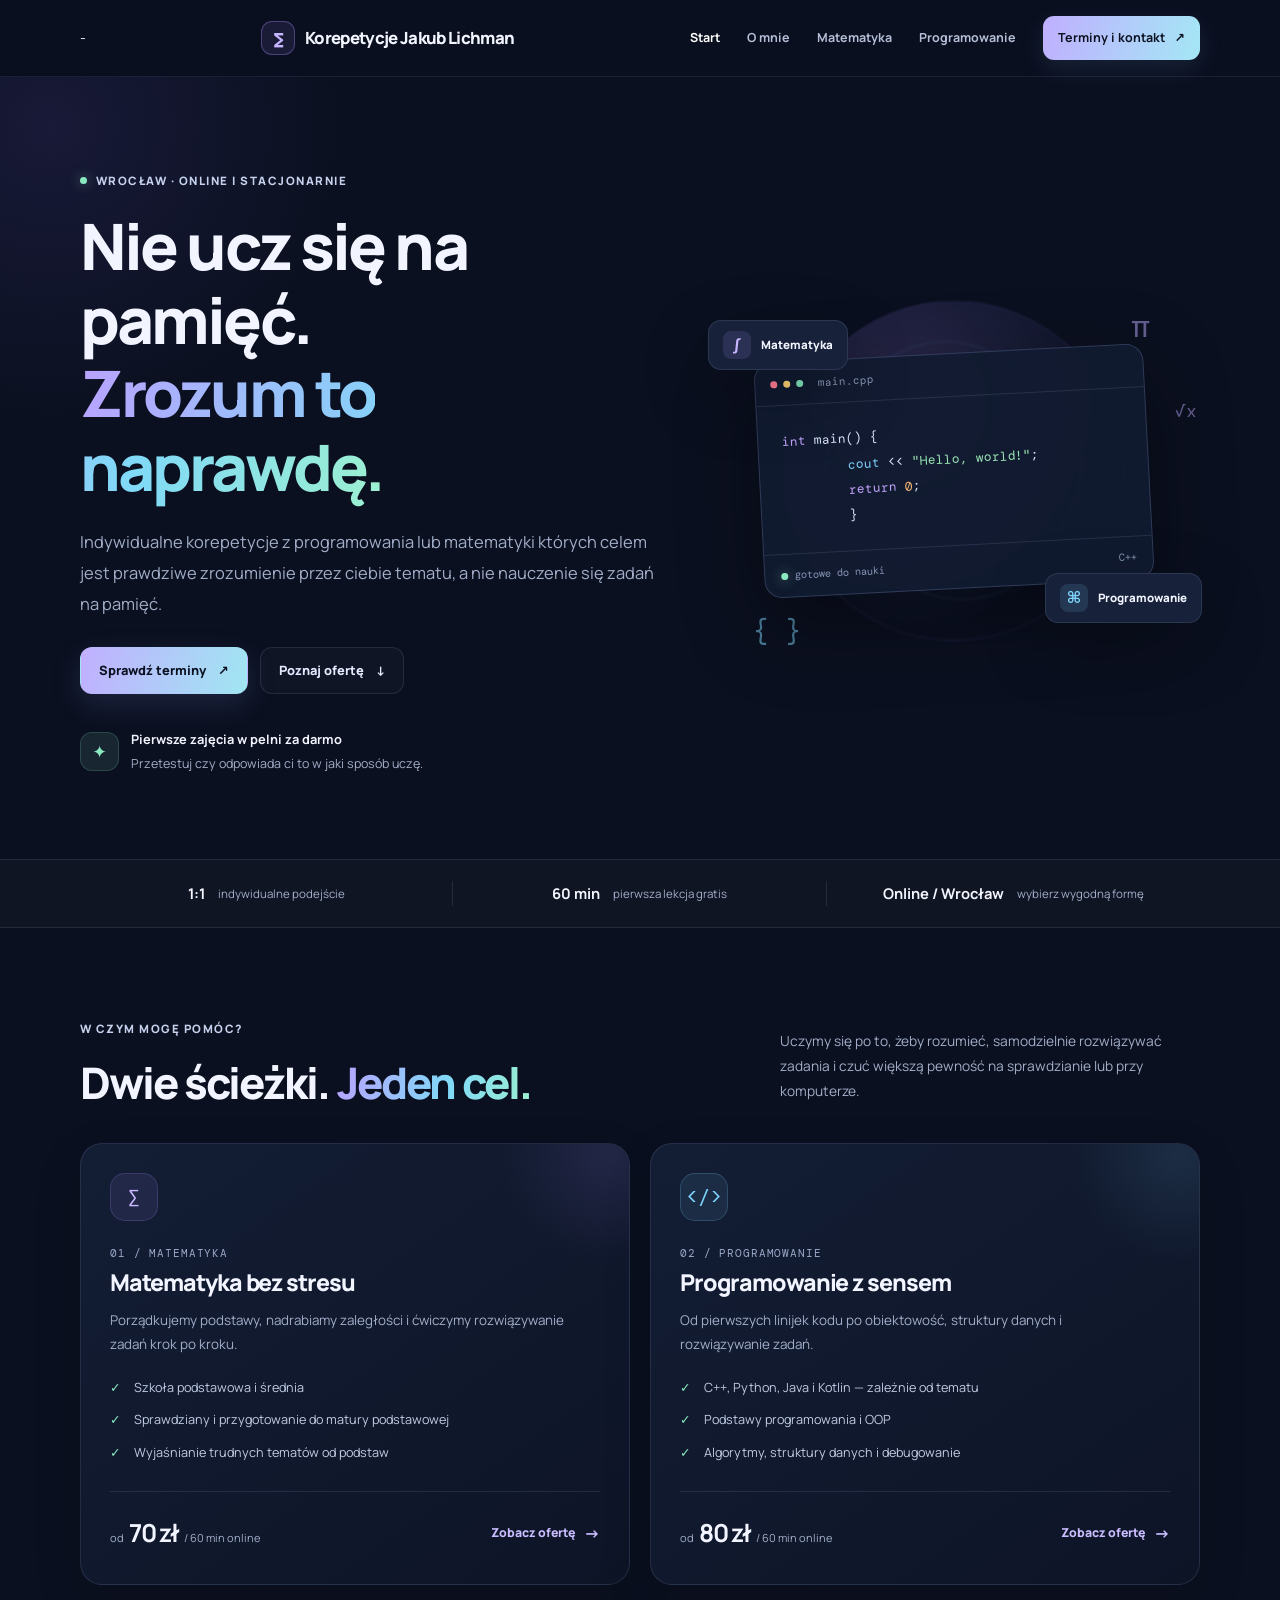
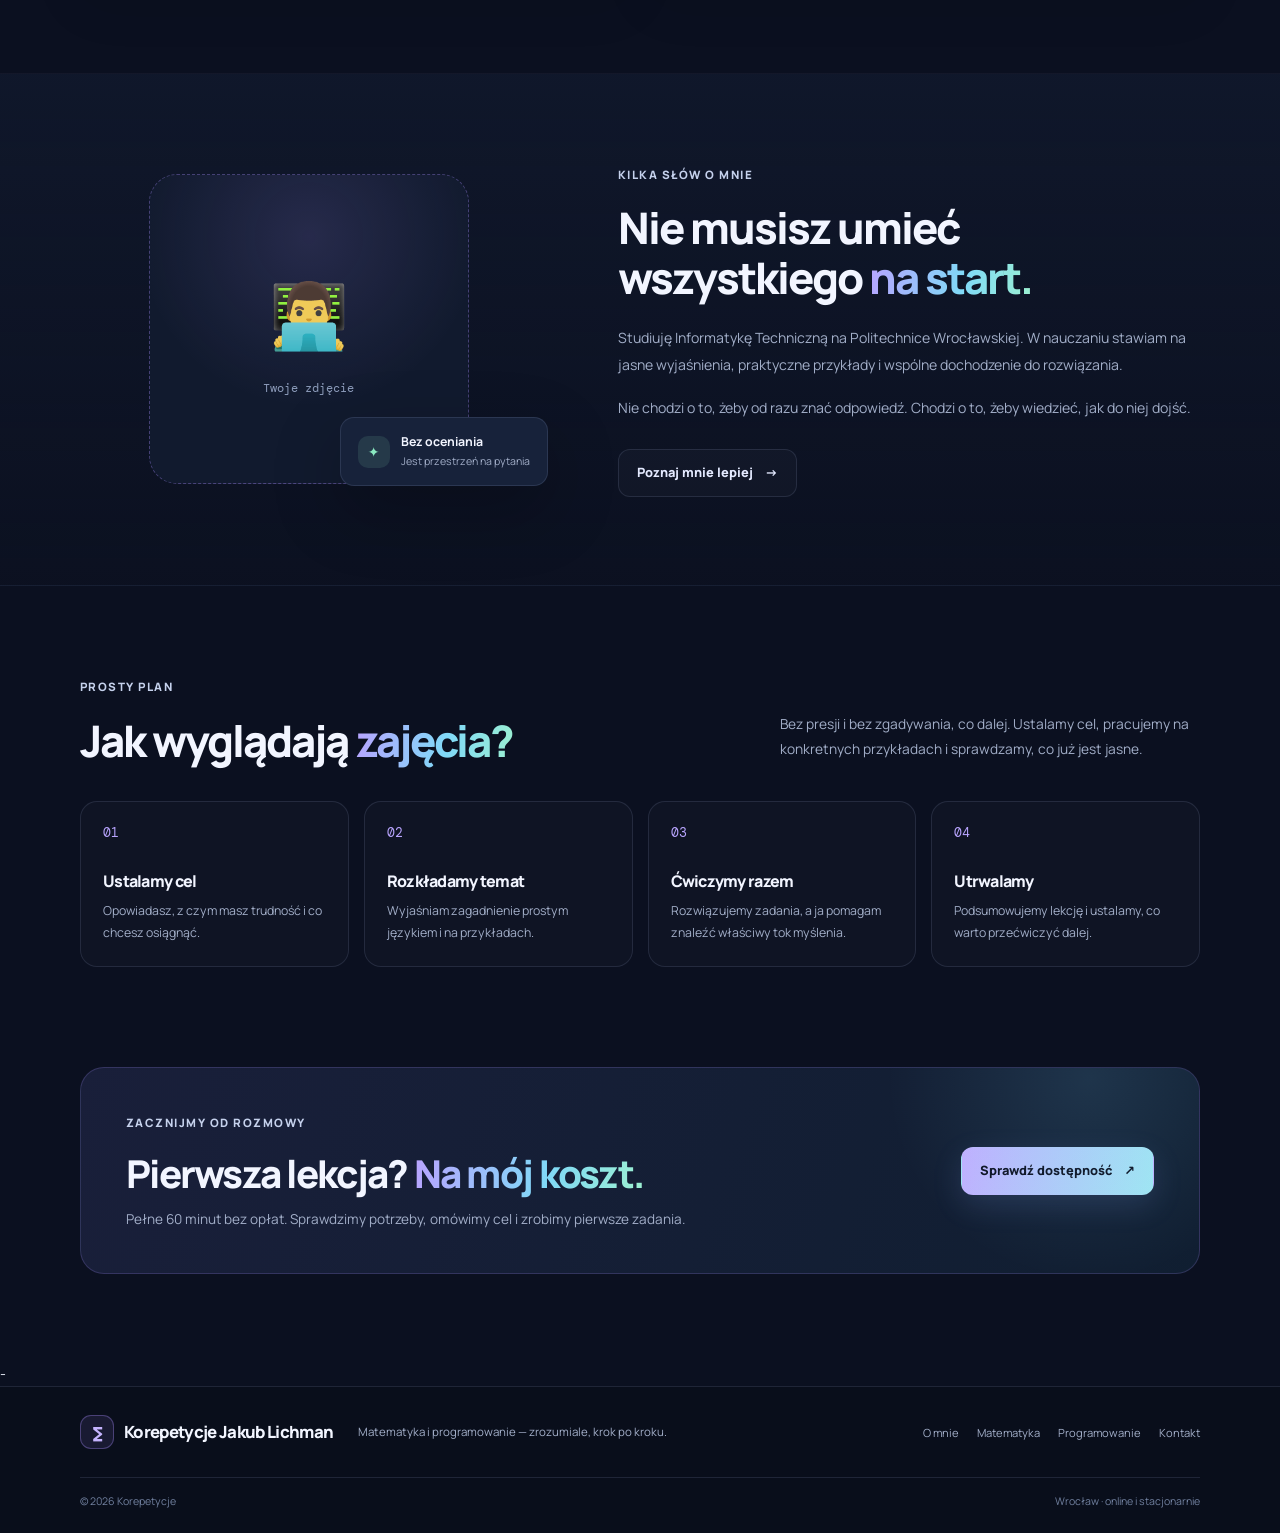
==== commit 848cc2c4: "style: Made code more readable by indents and enters" ====
--- a/index.html
+++ b/index.html
@@ -1,57 +1,197 @@
 <!doctype html>
 <html lang="pl">
-<head>
-    <meta charset="utf-8">
-    <meta name="viewport" content="width=device-width, initial-scale=1">
-    <meta name="theme-color" content="#0b1020">
-    <meta name="description" content="Indywidualne korepetycje z matematyki i programowania we online lub we Wrocławiu. Pierwsza godzina bezpłatnie.">
-    <title>Korepetycje — Jakub Lichman</title>
-    <link rel="stylesheet" href="style.css">
-    <script src="script.js" defer></script>
-</head>
-<body>
-<header class="site-header">
-<div class="container nav-wrap">
-  <a class="brand" href="index.html" aria-label="Strona główna"><span class="brand-mark">∑</span><span>korepetycje<span class="brand-dot">.</span></span></a>
-  <button class="menu-toggle" aria-label="Otwórz menu" aria-expanded="false"><span></span><span></span><span></span></button>
-  <nav class="main-nav" aria-label="Główna nawigacja">
-    <a class="active" href="index.html">Start</a><a href="o-mnie.html">O mnie</a><a href="matematyka.html">Matematyka</a><a href="programowanie.html">Programowanie</a><a class="nav-cta" href="terminy.html">Terminy i kontakt <span>↗</span></a>
-  </nav>
-</div>
-</header>
-<main>
-<section class="hero section-space">
-  <div class="container hero-grid">
-    <div class="hero-copy">
-      <div class="eyebrow"><span class="status-dot"></span> Wrocław · online i stacjonarnie</div>
-      <h1>Rozgryź trudne tematy.<br><span class="gradient-text">Zrozum je naprawdę.</span></h1>
-      <p class="hero-lead">Indywidualne korepetycje z matematyki i programowania — spokojnie, konkretnie i bez wkuwania na pamięć.</p>
-      <div class="hero-actions"><a class="button button-primary" href="terminy.html">Sprawdź terminy <span>↗</span></a><a class="button button-secondary" href="#oferta">Poznaj ofertę <span>↓</span></a></div>
-      <div class="hero-note"><span class="note-icon">✦</span><span><strong>Pierwsze 60 minut za darmo</strong><small>Sprawdźmy, czy dobrze nam się współpracuje.</small></span></div>
-    </div>
-    <div class="hero-art" aria-label="Dekoracyjna ilustracja matematyki i programowania">
-      <div class="orb orb-one"></div><div class="orb orb-two"></div>
-      <div class="code-card"><div class="window-dots"><i></i><i></i><i></i><span>main.cpp</span></div><pre><span class="code-purple">int</span> main() {
-<span class="code-blue">cout</span> &lt;&lt; <span class="code-green">"Hello, world!"</span>;
-<span class="code-purple">return</span> <span class="code-orange">0</span>;
-}</pre><div class="code-bottom"><span><i class="tiny-green"></i> gotowe do nauki</span><span>C++</span></div></div>
-      <div class="math-chip chip-top"><span>∫</span><span>Matematyka</span></div><div class="math-chip chip-bottom"><span>⌘</span><span>Programowanie</span></div>
-      <div class="floating-symbol symbol-a">π</div><div class="floating-symbol symbol-b">{ }</div><div class="floating-symbol symbol-c">√x</div>
-    </div>
-  </div>
-</section>
-<section class="trust-strip"><div class="container trust-items"><div><strong>1:1</strong><span>indywidualne podejście</span></div><div><strong>60 min</strong><span>pierwsza lekcja gratis</span></div><div><strong>Online / Wrocław</strong><span>wybierz wygodną formę</span></div></div></section>
-<section class="section-space" id="oferta"><div class="container">
-  <div class="section-heading"><div><span class="eyebrow">W czym mogę pomóc?</span><h2>Dwie ścieżki. <span class="gradient-text">Jeden cel.</span></h2></div><p>Uczymy się po to, żeby rozumieć, samodzielnie rozwiązywać zadania i czuć większą pewność na sprawdzianie lub przy komputerze.</p></div>
-  <div class="offer-grid">
-    <article class="offer-card math-card"><div class="offer-icon">∑</div><div class="card-kicker">01 / Matematyka</div><h3>Matematyka bez stresu</h3><p>Porządkujemy podstawy, nadrabiamy zaległości i ćwiczymy rozwiązywanie zadań krok po kroku.</p><ul class="check-list"><li>Szkoła podstawowa i średnia</li><li>Sprawdziany i przygotowanie do matury podstawowej</li><li>Wyjaśnianie trudnych tematów od podstaw</li></ul><div class="offer-footer"><div><small>od</small><strong>70 zł</strong><small>/ 60 min online</small></div><a class="text-link" href="matematyka.html">Zobacz ofertę <span>→</span></a></div></article>
-    <article class="offer-card code-card-offer"><div class="offer-icon">&lt;/&gt;</div><div class="card-kicker">02 / Programowanie</div><h3>Programowanie z sensem</h3><p>Od pierwszych linijek kodu po obiektowość, struktury danych i rozwiązywanie zadań.</p><ul class="check-list"><li>C++, Python, Java i Kotlin — zależnie od tematu</li><li>Podstawy programowania i OOP</li><li>Algorytmy, struktury danych i debugowanie</li></ul><div class="offer-footer"><div><small>od</small><strong>80 zł</strong><small>/ 60 min online</small></div><a class="text-link" href="programowanie.html">Zobacz ofertę <span>→</span></a></div></article>
-  </div>
-</div></section>
-<section class="section-space section-muted"><div class="container about-preview"><div class="about-visual"><div class="avatar-placeholder"><span>👨‍💻</span><small>Twoje zdjęcie</small></div><div class="floating-label"><span class="label-star">✦</span><span><strong>Bez oceniania</strong><small>Jest przestrzeń na pytania</small></span></div></div><div class="about-copy"><span class="eyebrow">Kilka słów o mnie</span><h2>Nie musisz umieć wszystkiego <span class="gradient-text">na start.</span></h2><p>Studiuję Informatykę Techniczną na Politechnice Wrocławskiej. W nauczaniu stawiam na jasne wyjaśnienia, praktyczne przykłady i wspólne dochodzenie do rozwiązania.</p><p>Nie chodzi o to, żeby od razu znać odpowiedź. Chodzi o to, żeby wiedzieć, jak do niej dojść.</p><a class="button button-secondary" href="o-mnie.html">Poznaj mnie lepiej <span>→</span></a></div></div></section>
-<section class="section-space"><div class="container"><div class="section-heading"><div><span class="eyebrow">Prosty plan</span><h2>Jak wyglądają <span class="gradient-text">zajęcia?</span></h2></div><p>Bez presji i bez zgadywania, co dalej. Ustalamy cel, pracujemy na konkretnych przykładach i sprawdzamy, co już jest jasne.</p></div><div class="steps-grid"><article class="step"><span class="step-number">01</span><h3>Ustalamy cel</h3><p>Opowiadasz, z czym masz trudność i co chcesz osiągnąć.</p></article><article class="step"><span class="step-number">02</span><h3>Rozkładamy temat</h3><p>Wyjaśniam zagadnienie prostym językiem i na przykładach.</p></article><article class="step"><span class="step-number">03</span><h3>Ćwiczymy razem</h3><p>Rozwiązujemy zadania, a ja pomagam znaleźć właściwy tok myślenia.</p></article><article class="step"><span class="step-number">04</span><h3>Utrwalamy</h3><p>Podsumowujemy lekcję i ustalamy, co warto przećwiczyć dalej.</p></article></div></div></section>
-<section class="cta-section"><div class="container cta-panel"><div><span class="eyebrow">Zacznijmy od rozmowy</span><h2>Pierwsza lekcja? <span class="gradient-text">Na mój koszt.</span></h2><p>Pełne 60 minut bez opłat. Sprawdzimy potrzeby, omówimy cel i zrobimy pierwsze zadania.</p></div><a class="button button-primary" href="terminy.html">Sprawdź dostępność <span>↗</span></a><div class="cta-glow"></div></div></section>
-</main>
-<footer class="site-footer"><div class="container footer-main"><a class="brand" href="index.html"><span class="brand-mark">∑</span><span>korepetycje<span class="brand-dot">.</span></span></a><p>Matematyka i programowanie — zrozumiale, krok po kroku.</p><nav><a href="o-mnie.html">O mnie</a><a href="matematyka.html">Matematyka</a><a href="programowanie.html">Programowanie</a><a href="terminy.html">Kontakt</a></nav></div><div class="container footer-bottom"><span>© <span data-year></span> Korepetycje</span><span>Wrocław · online i stacjonarnie</span></div></footer>
-</body>
-</html>
+    <head>
+        <meta charset="utf-8">
+        <meta name="viewport" content="width=device-width, initial-scale=1">
+        <meta name="theme-color" content="#0b1020">
+        <meta name="description" content="Indywidualne korepetycje z matematyki i programowania we online lub we Wrocławiu. Pierwsza godzina bezpłatnie.">
+        <title>Korepetycje — Jakub Lichman</title>
+        <link rel="stylesheet" href="style.css">
+        <script src="script.js" defer></script>
+        <!-- Cloudflare Web Analytics --><script type='module' src='[https://static.cloudflareinsights.com/beacon.min.js](https://static.cloudflareinsights.com/beacon.min.js)' data-cf-beacon='{"token": "283773b2227b4e5fbc123921200ae278"}'></script><!-- End Cloudflare Web Analytics -->
+    </head>
+    <body>
+        <header class="site-header">
+            <div class="container nav-wrap">
+                -   <a class="brand" href="index.html" aria-label="Strona główna"><span class="brand-mark">∑</span><span>Korepetycje<span class="brand-dot">
+                        </span>Jakub Lichman</span></a>
+                <button class="menu-toggle" aria-label="Otwórz menu" aria-expanded="false"><span></span><span></span><span></span></button>
+                <nav class="main-nav" aria-label="Główna nawigacja">
+                    <a class="active" href="index.html">Start</a>
+                    <a href="o-mnie.html">O mnie</a>
+                    <a href="matematyka.html">Matematyka</a>
+                    <a href="programowanie.html">Programowanie</a>
+                    <a class="nav-cta" href="terminy.html">Terminy i kontakt <span>↗</span></a>
+                </nav>
+            </div>
+        </header>
+        <main>
+            <section class="hero section-space">
+                <div class="container hero-grid">
+                    <div class="hero-copy">
+                        <div class="eyebrow"><span class="status-dot"></span> Wrocław · online i stacjonarnie</div>
+                        <h1>Nie ucz się na pamięć.<br><span class="gradient-text">Zrozum to naprawdę.</span></h1>
+                        <p class="hero-lead">Indywidualne korepetycje z programowania lub matematyki których celem jest prawdziwe zrozumienie przez ciebie tematu, a nie nauczenie się zadań na pamięć.</p>
+                        <div class="hero-actions">
+                            <a class="button button-primary" href="terminy.html">Sprawdź terminy <span>↗</span></a>
+                            <a class="button button-secondary" href="#oferta">Poznaj ofertę <span>↓</span></a>
+                        </div>
+                        <div class="hero-note">
+                            <span class="note-icon">✦</span>
+                            <span><strong>Pierwsze zajęcia w pelni za darmo</strong><small>Przetestuj czy odpowiada ci to w jaki sposób uczę.</small></span>
+                        </div>
+                    </div>
+                    <div class="hero-art" aria-label="Dekoracyjna ilustracja matematyki i programowania">
+                        <div class="orb orb-one"></div>
+                        <div class="orb orb-two"></div>
+                        <div class="code-card">
+                            <div class="window-dots"><i></i><i></i><i></i><span>main.cpp</span></div>
+                            <pre><span class="code-purple">int</span> main() {
+        <span class="code-blue">cout</span> &lt;&lt; <span class="code-green">"Hello, world!"</span>;
+        <span class="code-purple">return</span> <span class="code-orange">0</span>;
+        }</pre>
+                            <div class="code-bottom"><span><i class="tiny-green"></i> gotowe do nauki</span><span>C++</span></div>
+                        </div>
+                        <div class="math-chip chip-top"><span>∫</span><span>Matematyka</span></div>
+                        <div class="math-chip chip-bottom"><span>⌘</span><span>Programowanie</span></div>
+                        <div class="floating-symbol symbol-a">π</div>
+                        <div class="floating-symbol symbol-b">{ }</div>
+                        <div class="floating-symbol symbol-c">√x</div>
+                    </div>
+                </div>
+            </section>
+            <section class="trust-strip">
+                <div class="container trust-items">
+                    <div><strong>1:1</strong><span>indywidualne podejście</span></div>
+                    <div><strong>60 min</strong><span>pierwsza lekcja gratis</span></div>
+                    <div><strong>Online / Wrocław</strong><span>wybierz wygodną formę</span></div>
+                </div>
+            </section>
+            <section class="section-space" id="oferta">
+                <div class="container">
+                    <div class="section-heading">
+                        <div>
+                            <span class="eyebrow">W czym mogę pomóc?</span>
+                            <h2>Dwie ścieżki. <span class="gradient-text">Jeden cel.</span></h2>
+                        </div>
+                        <p>Uczymy się po to, żeby rozumieć, samodzielnie rozwiązywać zadania i czuć większą pewność na sprawdzianie lub przy komputerze.</p>
+                    </div>
+                    <div class="offer-grid">
+                        <article class="offer-card math-card">
+                            <div class="offer-icon">∑</div>
+                            <div class="card-kicker">01 / Matematyka</div>
+                            <h3>Matematyka bez stresu</h3>
+                            <p>Porządkujemy podstawy, nadrabiamy zaległości i ćwiczymy rozwiązywanie zadań krok po kroku.</p>
+                            <ul class="check-list">
+                                <li>Szkoła podstawowa i średnia</li>
+                                <li>Sprawdziany i przygotowanie do matury podstawowej</li>
+                                <li>Wyjaśnianie trudnych tematów od podstaw</li>
+                            </ul>
+                            <div class="offer-footer">
+                                <div><small>od</small><strong>70 zł</strong><small>/ 60 min online</small></div>
+                                <a class="text-link" href="matematyka.html">Zobacz ofertę <span>→</span></a>
+                            </div>
+                        </article>
+                        <article class="offer-card code-card-offer">
+                            <div class="offer-icon">&lt;/&gt;</div>
+                            <div class="card-kicker">02 / Programowanie</div>
+                            <h3>Programowanie z sensem</h3>
+                            <p>Od pierwszych linijek kodu po obiektowość, struktury danych i rozwiązywanie zadań.</p>
+                            <ul class="check-list">
+                                <li>C++, Python, Java i Kotlin — zależnie od tematu</li>
+                                <li>Podstawy programowania i OOP</li>
+                                <li>Algorytmy, struktury danych i debugowanie</li>
+                            </ul>
+                            <div class="offer-footer">
+                                <div><small>od</small><strong>80 zł</strong><small>/ 60 min online</small></div>
+                                <a class="text-link" href="programowanie.html">Zobacz ofertę <span>→</span></a>
+                            </div>
+                        </article>
+                    </div>
+                </div>
+            </section>
+            <section class="section-space section-muted">
+                <div class="container about-preview">
+                    <div class="about-visual">
+                        <div class="avatar-placeholder"><span>👨‍💻</span><small>Twoje zdjęcie</small></div>
+                        <div class="floating-label">
+                            <span class="label-star">✦</span>
+                            <span><strong>Bez oceniania</strong><small>Jest przestrzeń na pytania</small></span>
+                        </div>
+                    </div>
+                    <div class="about-copy">
+                        <span class="eyebrow">Kilka słów o mnie</span>
+                        <h2>Nie musisz umieć wszystkiego <span class="gradient-text">na start.</span></h2>
+                        <p>Studiuję Informatykę Techniczną na Politechnice Wrocławskiej. W nauczaniu stawiam na jasne wyjaśnienia, praktyczne przykłady i wspólne dochodzenie do rozwiązania.</p>
+                        <p>Nie chodzi o to, żeby od razu znać odpowiedź. Chodzi o to, żeby wiedzieć, jak do niej dojść.</p>
+                        <a class="button button-secondary" href="o-mnie.html">Poznaj mnie lepiej <span>→</span></a>
+                    </div>
+                </div>
+            </section>
+            <section class="section-space">
+                <div class="container">
+                    <div class="section-heading">
+                        <div>
+                            <span class="eyebrow">Prosty plan</span>
+                            <h2>Jak wyglądają <span class="gradient-text">zajęcia?</span></h2>
+                        </div>
+                        <p>Bez presji i bez zgadywania, co dalej. Ustalamy cel, pracujemy na konkretnych przykładach i sprawdzamy, co już jest jasne.</p>
+                    </div>
+                    <div class="steps-grid">
+                        <article class="step">
+                            <span class="step-number">01</span>
+                            <h3>Ustalamy cel</h3>
+                            <p>Opowiadasz, z czym masz trudność i co chcesz osiągnąć.</p>
+                        </article>
+                        <article class="step">
+                            <span class="step-number">02</span>
+                            <h3>Rozkładamy temat</h3>
+                            <p>Wyjaśniam zagadnienie prostym językiem i na przykładach.</p>
+                        </article>
+                        <article class="step">
+                            <span class="step-number">03</span>
+                            <h3>Ćwiczymy razem</h3>
+                            <p>Rozwiązujemy zadania, a ja pomagam znaleźć właściwy tok myślenia.</p>
+                        </article>
+                        <article class="step">
+                            <span class="step-number">04</span>
+                            <h3>Utrwalamy</h3>
+                            <p>Podsumowujemy lekcję i ustalamy, co warto przećwiczyć dalej.</p>
+                        </article>
+                    </div>
+                </div>
+            </section>
+            <section class="cta-section">
+                <div class="container cta-panel">
+                    <div>
+                        <span class="eyebrow">Zacznijmy od rozmowy</span>
+                        <h2>Pierwsza lekcja? <span class="gradient-text">Na mój koszt.</span></h2>
+                        <p>Pełne 60 minut bez opłat. Sprawdzimy potrzeby, omówimy cel i zrobimy pierwsze zadania.</p>
+                    </div>
+                    <a class="button button-primary" href="terminy.html">Sprawdź dostępność <span>↗</span></a>
+                    <div class="cta-glow"></div>
+                </div>
+            </section>
+        </main>
+        - <footer class="site-footer">
+            <div class="container footer-main">
+                <a class="brand" href="index.html">
+                    <span class="brand-mark">∑</span>
+                    <span>Korepetycje<span class="brand-dot">
+                            </span>Jakub Lichman</span>
+                </a>
+                <p>Matematyka i programowanie — zrozumiale, krok po kroku.</p>
+                <nav>
+                    <a href="o-mnie.html">O mnie</a>
+                    <a href="matematyka.html">Matematyka</a>
+                    <a href="programowanie.html">Programowanie</a>
+                    <a href="terminy.html">Kontakt</a>
+                </nav>
+            </div>
+            <div class="container footer-bottom">
+                <span>© <span data-year></span> Korepetycje</span>
+                <span>Wrocław · online i stacjonarnie</span>
+            </div>
+        </footer>
+    </body>
+</html>
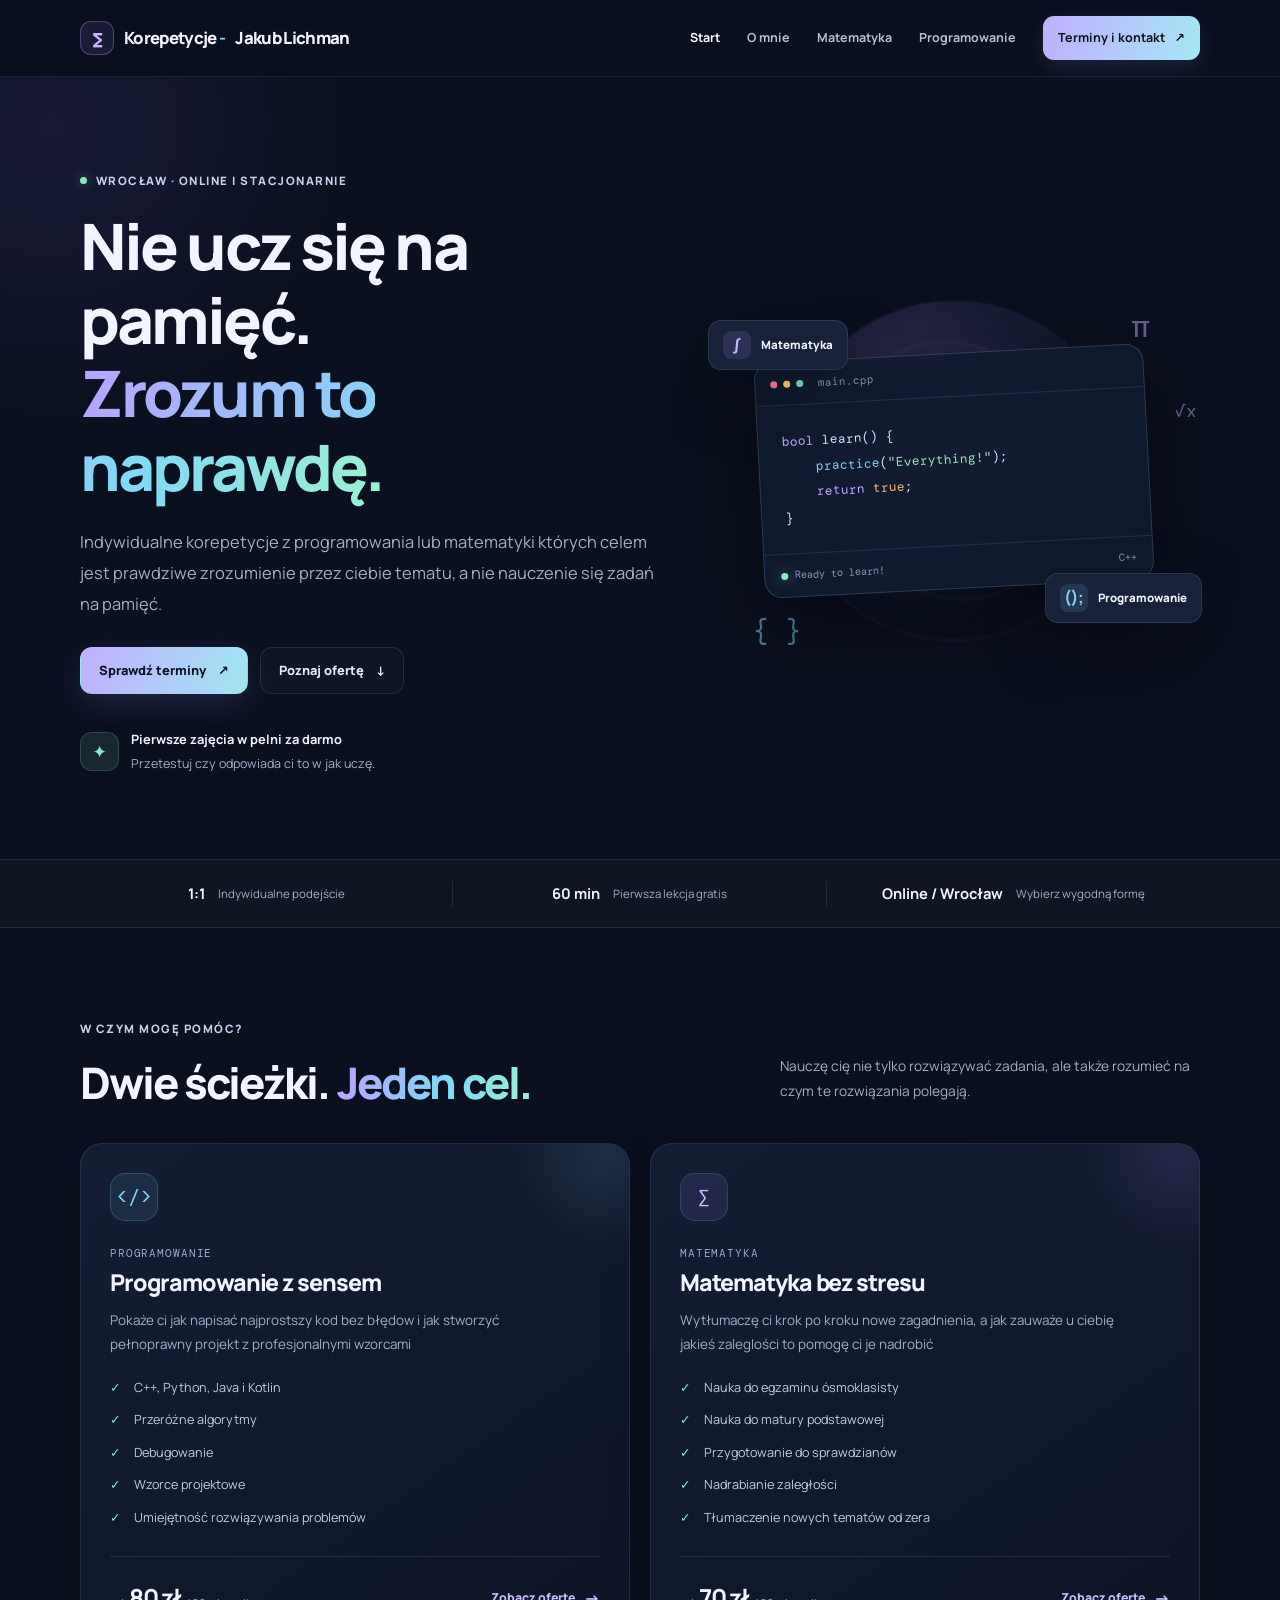
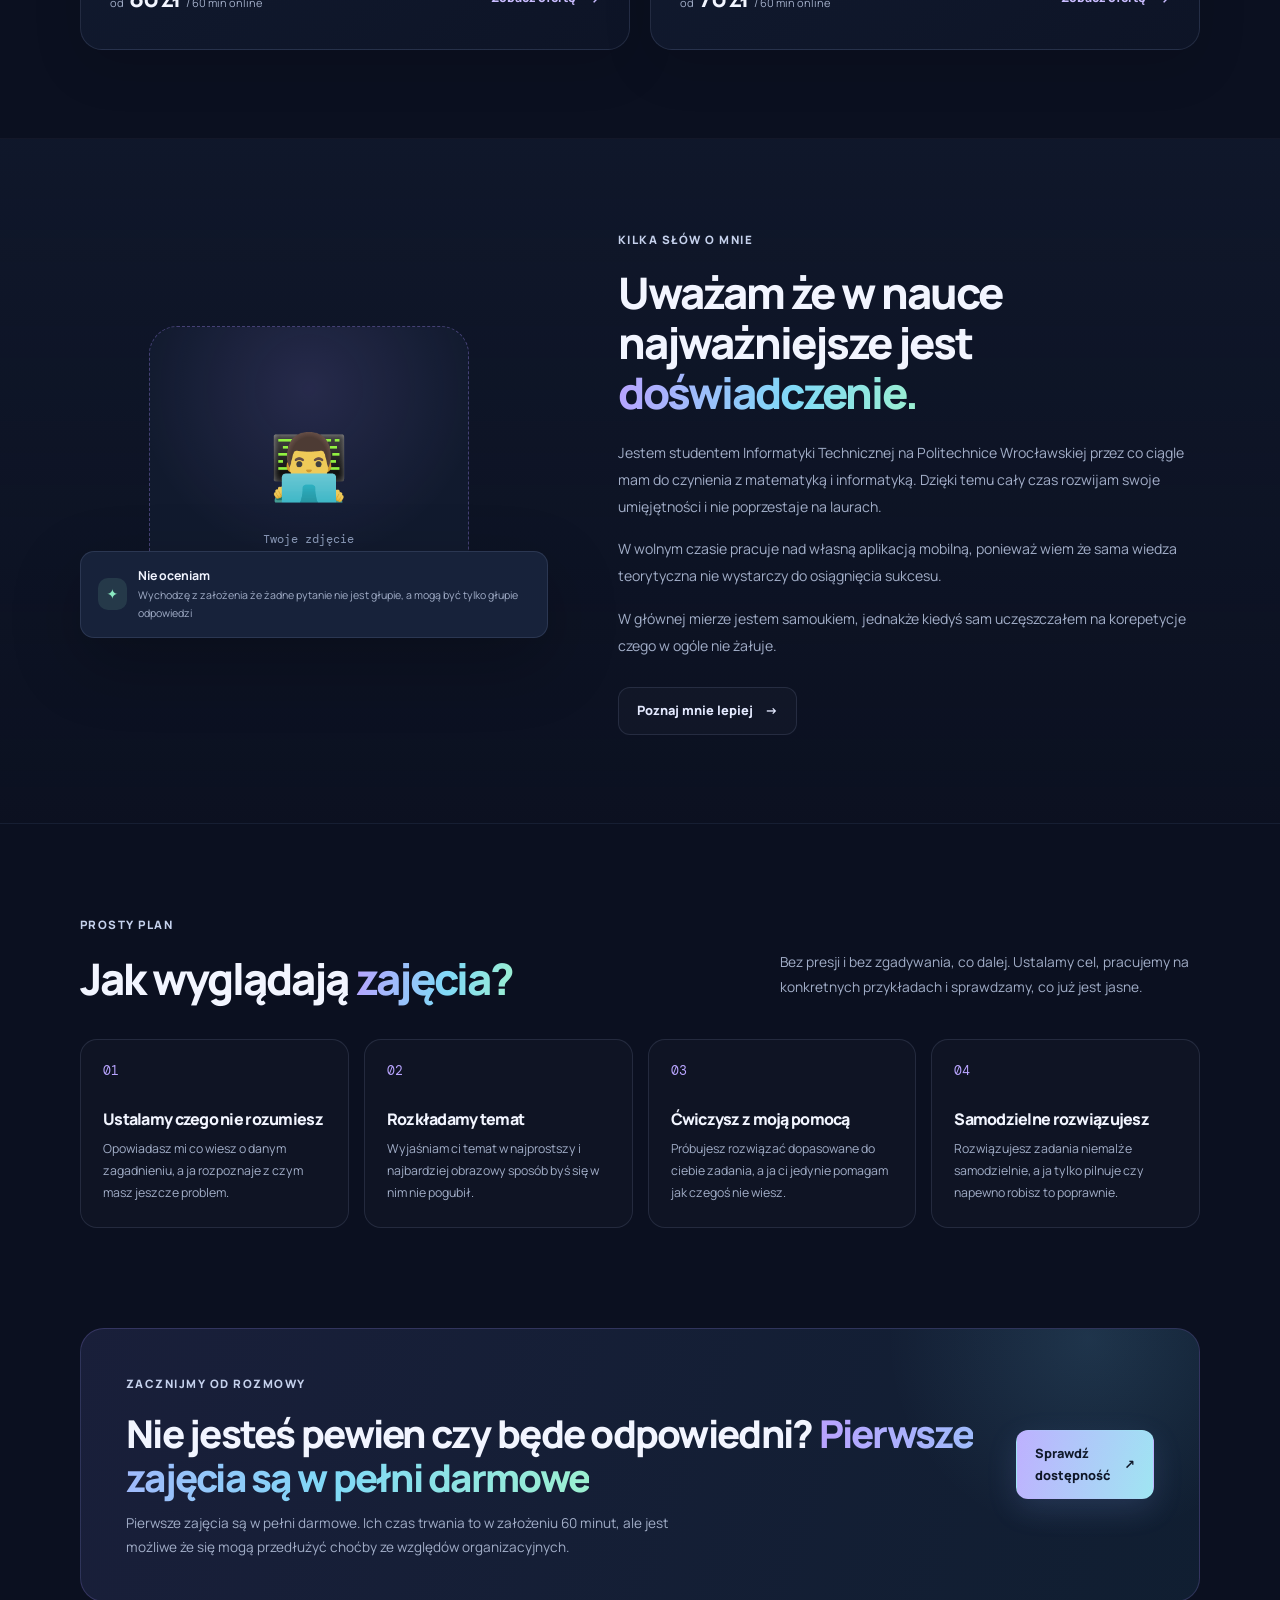
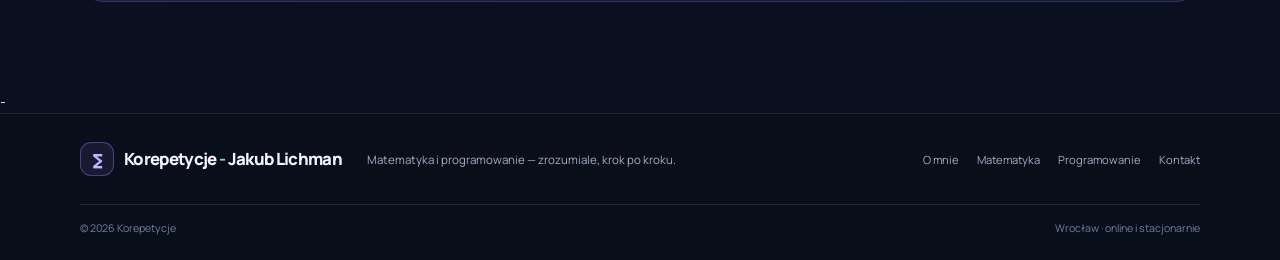
==== commit 1f1900c0: "feat: Changed content in main page" ====
--- a/index.html
+++ b/index.html
@@ -13,8 +13,8 @@
     <body>
         <header class="site-header">
             <div class="container nav-wrap">
-                -   <a class="brand" href="index.html" aria-label="Strona główna"><span class="brand-mark">∑</span><span>Korepetycje<span class="brand-dot">
-                        </span>Jakub Lichman</span></a>
+                <a class="brand" href="index.html" aria-label="Strona główna"><span class="brand-mark">∑</span>
+                    <span>Korepetycje<span class="brand-dot"/> - </span></span>Jakub Lichman</span></a>
                 <button class="menu-toggle" aria-label="Otwórz menu" aria-expanded="false"><span></span><span></span><span></span></button>
                 <nav class="main-nav" aria-label="Główna nawigacja">
                     <a class="active" href="index.html">Start</a>
@@ -38,7 +38,7 @@
                         </div>
                         <div class="hero-note">
                             <span class="note-icon">✦</span>
-                            <span><strong>Pierwsze zajęcia w pelni za darmo</strong><small>Przetestuj czy odpowiada ci to w jaki sposób uczę.</small></span>
+                            <span><strong>Pierwsze zajęcia w pelni za darmo</strong><small>Przetestuj czy odpowiada ci to w jak uczę.</small></span>
                         </div>
                     </div>
                     <div class="hero-art" aria-label="Dekoracyjna ilustracja matematyki i programowania">
@@ -46,14 +46,13 @@
                         <div class="orb orb-two"></div>
                         <div class="code-card">
                             <div class="window-dots"><i></i><i></i><i></i><span>main.cpp</span></div>
-                            <pre><span class="code-purple">int</span> main() {
-        <span class="code-blue">cout</span> &lt;&lt; <span class="code-green">"Hello, world!"</span>;
-        <span class="code-purple">return</span> <span class="code-orange">0</span>;
-        }</pre>
-                            <div class="code-bottom"><span><i class="tiny-green"></i> gotowe do nauki</span><span>C++</span></div>
+                            <pre><span class="code-purple">bool</span> learn() {
+    <span class="code-blue">practice</span>(<span class="code-green">"Everything!"</span>);
+    <span class="code-purple">return</span> <span class="code-orange">true</span>;<br/>}</pre>
+                            <div class="code-bottom"><span><i class="tiny-green"></i> Ready to learn!</span><span>C++</span></div>
                         </div>
                         <div class="math-chip chip-top"><span>∫</span><span>Matematyka</span></div>
-                        <div class="math-chip chip-bottom"><span>⌘</span><span>Programowanie</span></div>
+                        <div class="math-chip chip-bottom"><span>();</span><span>Programowanie</span></div>
                         <div class="floating-symbol symbol-a">π</div>
                         <div class="floating-symbol symbol-b">{ }</div>
                         <div class="floating-symbol symbol-c">√x</div>
@@ -62,9 +61,9 @@
             </section>
             <section class="trust-strip">
                 <div class="container trust-items">
-                    <div><strong>1:1</strong><span>indywidualne podejście</span></div>
-                    <div><strong>60 min</strong><span>pierwsza lekcja gratis</span></div>
-                    <div><strong>Online / Wrocław</strong><span>wybierz wygodną formę</span></div>
+                    <div><strong>1:1</strong><span>Indywidualne podejście</span></div>
+                    <div><strong>60 min</strong><span>Pierwsza lekcja gratis</span></div>
+                    <div><strong>Online / Wrocław</strong><span>Wybierz wygodną formę</span></div>
                 </div>
             </section>
             <section class="section-space" id="oferta">
@@ -74,37 +73,41 @@
                             <span class="eyebrow">W czym mogę pomóc?</span>
                             <h2>Dwie ścieżki. <span class="gradient-text">Jeden cel.</span></h2>
                         </div>
-                        <p>Uczymy się po to, żeby rozumieć, samodzielnie rozwiązywać zadania i czuć większą pewność na sprawdzianie lub przy komputerze.</p>
+                        <p>Nauczę cię nie tylko rozwiązywać zadania, ale także rozumieć na czym te rozwiązania polegają.</p>
                     </div>
                     <div class="offer-grid">
+                        <article class="offer-card code-card-offer">
+                            <div class="offer-icon">&lt;/&gt;</div>
+                            <div class="card-kicker">Programowanie</div>
+                            <h3>Programowanie z sensem</h3>
+                            <p>Pokaże ci jak napisać najprostszy kod bez błędow i jak stworzyć pełnoprawny projekt z profesjonalnymi wzorcami</p>
+                            <ul class="check-list">
+                                <li>C++, Python, Java i Kotlin</li>
+                                <li>Przeróżne algorytmy</li>
+                                <li>Debugowanie</li>
+                                <li>Wzorce projektowe</li>
+                                <li>Umiejętność rozwiązywania problemów</li>
+                            </ul>
+                            <div class="offer-footer">
+                                <div><small>od</small><strong>80 zł</strong><small>/ 60 min online</small></div>
+                                <a class="text-link" href="programowanie.html">Zobacz ofertę <span>→</span></a>
+                            </div>
+                        </article>
                         <article class="offer-card math-card">
                             <div class="offer-icon">∑</div>
-                            <div class="card-kicker">01 / Matematyka</div>
+                            <div class="card-kicker">Matematyka</div>
                             <h3>Matematyka bez stresu</h3>
-                            <p>Porządkujemy podstawy, nadrabiamy zaległości i ćwiczymy rozwiązywanie zadań krok po kroku.</p>
+                            <p>Wytłumaczę ci krok po kroku nowe zagadnienia, a jak zauważe u ciebię jakieś zaleglości to pomogę ci je nadrobić</p>
                             <ul class="check-list">
-                                <li>Szkoła podstawowa i średnia</li>
-                                <li>Sprawdziany i przygotowanie do matury podstawowej</li>
-                                <li>Wyjaśnianie trudnych tematów od podstaw</li>
+                                <li>Nauka do egzaminu ósmoklasisty</li>
+                                <li>Nauka do matury podstawowej</li>
+                                <li>Przygotowanie do sprawdzianów</li>
+                                <li>Nadrabianie zaległości</li>
+                                <li>Tłumaczenie nowych tematów od zera</li>
                             </ul>
                             <div class="offer-footer">
                                 <div><small>od</small><strong>70 zł</strong><small>/ 60 min online</small></div>
                                 <a class="text-link" href="matematyka.html">Zobacz ofertę <span>→</span></a>
-                            </div>
-                        </article>
-                        <article class="offer-card code-card-offer">
-                            <div class="offer-icon">&lt;/&gt;</div>
-                            <div class="card-kicker">02 / Programowanie</div>
-                            <h3>Programowanie z sensem</h3>
-                            <p>Od pierwszych linijek kodu po obiektowość, struktury danych i rozwiązywanie zadań.</p>
-                            <ul class="check-list">
-                                <li>C++, Python, Java i Kotlin — zależnie od tematu</li>
-                                <li>Podstawy programowania i OOP</li>
-                                <li>Algorytmy, struktury danych i debugowanie</li>
-                            </ul>
-                            <div class="offer-footer">
-                                <div><small>od</small><strong>80 zł</strong><small>/ 60 min online</small></div>
-                                <a class="text-link" href="programowanie.html">Zobacz ofertę <span>→</span></a>
                             </div>
                         </article>
                     </div>
@@ -116,14 +119,15 @@
                         <div class="avatar-placeholder"><span>👨‍💻</span><small>Twoje zdjęcie</small></div>
                         <div class="floating-label">
                             <span class="label-star">✦</span>
-                            <span><strong>Bez oceniania</strong><small>Jest przestrzeń na pytania</small></span>
+                            <span><strong>Nie oceniam</strong><small>Wychodzę z założenia że żadne pytanie nie jest głupie, a mogą być tylko głupie odpowiedzi</small></span>
                         </div>
                     </div>
                     <div class="about-copy">
                         <span class="eyebrow">Kilka słów o mnie</span>
-                        <h2>Nie musisz umieć wszystkiego <span class="gradient-text">na start.</span></h2>
-                        <p>Studiuję Informatykę Techniczną na Politechnice Wrocławskiej. W nauczaniu stawiam na jasne wyjaśnienia, praktyczne przykłady i wspólne dochodzenie do rozwiązania.</p>
-                        <p>Nie chodzi o to, żeby od razu znać odpowiedź. Chodzi o to, żeby wiedzieć, jak do niej dojść.</p>
+                        <h2>Uważam że w nauce najważniejsze jest <span class="gradient-text">doświadczenie.</span></h2>
+                        <p>Jestem studentem Informatyki Technicznej na Politechnice Wrocławskiej przez co ciągle mam do czynienia z matematyką i informatyką. Dzięki temu cały czas rozwijam swoje umięjętności i nie poprzestaje na laurach.</p>
+                        <p>W wolnym czasie pracuje nad własną aplikacją mobilną, ponieważ wiem że sama wiedza teorytyczna nie wystarczy do osiągnięcia sukcesu.</p>
+                        <p>W głównej mierze jestem samoukiem, jednakże kiedyś sam uczęszczałem na korepetycje czego w ogóle nie żałuje.</p>
                         <a class="button button-secondary" href="o-mnie.html">Poznaj mnie lepiej <span>→</span></a>
                     </div>
                 </div>
@@ -140,23 +144,23 @@
                     <div class="steps-grid">
                         <article class="step">
                             <span class="step-number">01</span>
-                            <h3>Ustalamy cel</h3>
-                            <p>Opowiadasz, z czym masz trudność i co chcesz osiągnąć.</p>
+                            <h3>Ustalamy czego nie rozumiesz</h3>
+                            <p>Opowiadasz mi co wiesz o danym zagadnieniu, a ja rozpoznaje z czym masz jeszcze problem.</p>
                         </article>
                         <article class="step">
                             <span class="step-number">02</span>
                             <h3>Rozkładamy temat</h3>
-                            <p>Wyjaśniam zagadnienie prostym językiem i na przykładach.</p>
+                            <p>Wyjaśniam ci temat w najprostszy i najbardziej obrazowy sposób byś się w nim nie pogubił.</p>
                         </article>
                         <article class="step">
                             <span class="step-number">03</span>
-                            <h3>Ćwiczymy razem</h3>
-                            <p>Rozwiązujemy zadania, a ja pomagam znaleźć właściwy tok myślenia.</p>
+                            <h3>Ćwiczysz z moją pomocą</h3>
+                            <p>Próbujesz rozwiązać dopasowane do ciebie zadania, a ja ci jedynie pomagam jak czegoś nie wiesz.</p>
                         </article>
                         <article class="step">
                             <span class="step-number">04</span>
-                            <h3>Utrwalamy</h3>
-                            <p>Podsumowujemy lekcję i ustalamy, co warto przećwiczyć dalej.</p>
+                            <h3>Samodzielne rozwiązujesz</h3>
+                            <p>Rozwiązujesz zadania niemalże samodzielnie, a ja tylko pilnuje czy napewno robisz to poprawnie.</p>
                         </article>
                     </div>
                 </div>
@@ -165,8 +169,8 @@
                 <div class="container cta-panel">
                     <div>
                         <span class="eyebrow">Zacznijmy od rozmowy</span>
-                        <h2>Pierwsza lekcja? <span class="gradient-text">Na mój koszt.</span></h2>
-                        <p>Pełne 60 minut bez opłat. Sprawdzimy potrzeby, omówimy cel i zrobimy pierwsze zadania.</p>
+                        <h2>Nie jesteś pewien czy będe odpowiedni? <span class="gradient-text">Pierwsze zajęcia są w pełni darmowe</span></h2>
+                        <p>Pierwsze zajęcia są w pełni darmowe. Ich czas trwania to w założeniu 60 minut, ale jest możliwe że się mogą przedłużyć choćby ze względów organizacyjnych.</p>
                     </div>
                     <a class="button button-primary" href="terminy.html">Sprawdź dostępność <span>↗</span></a>
                     <div class="cta-glow"></div>
@@ -177,8 +181,7 @@
             <div class="container footer-main">
                 <a class="brand" href="index.html">
                     <span class="brand-mark">∑</span>
-                    <span>Korepetycje<span class="brand-dot">
-                            </span>Jakub Lichman</span>
+                    <span>Korepetycje<span class="brand-dot"> - </span>Jakub Lichman</span>
                 </a>
                 <p>Matematyka i programowanie — zrozumiale, krok po kroku.</p>
                 <nav>
